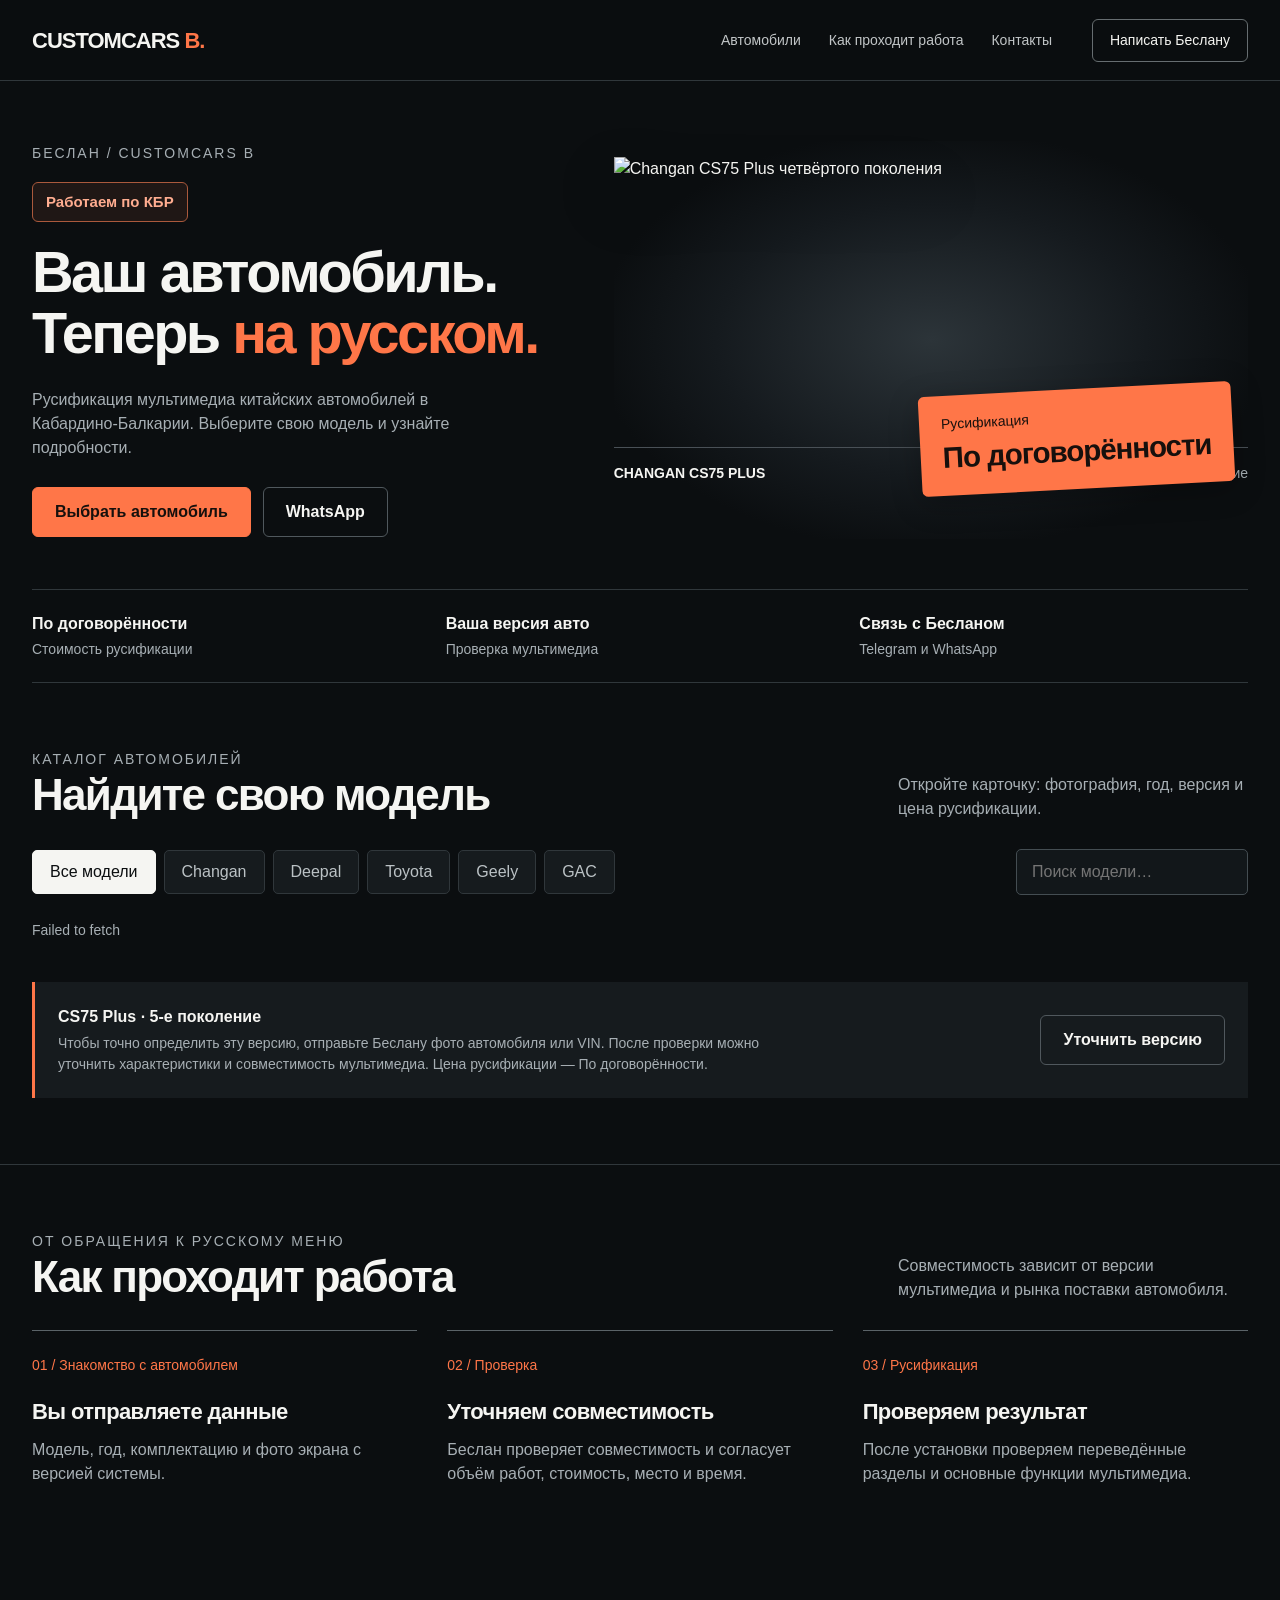
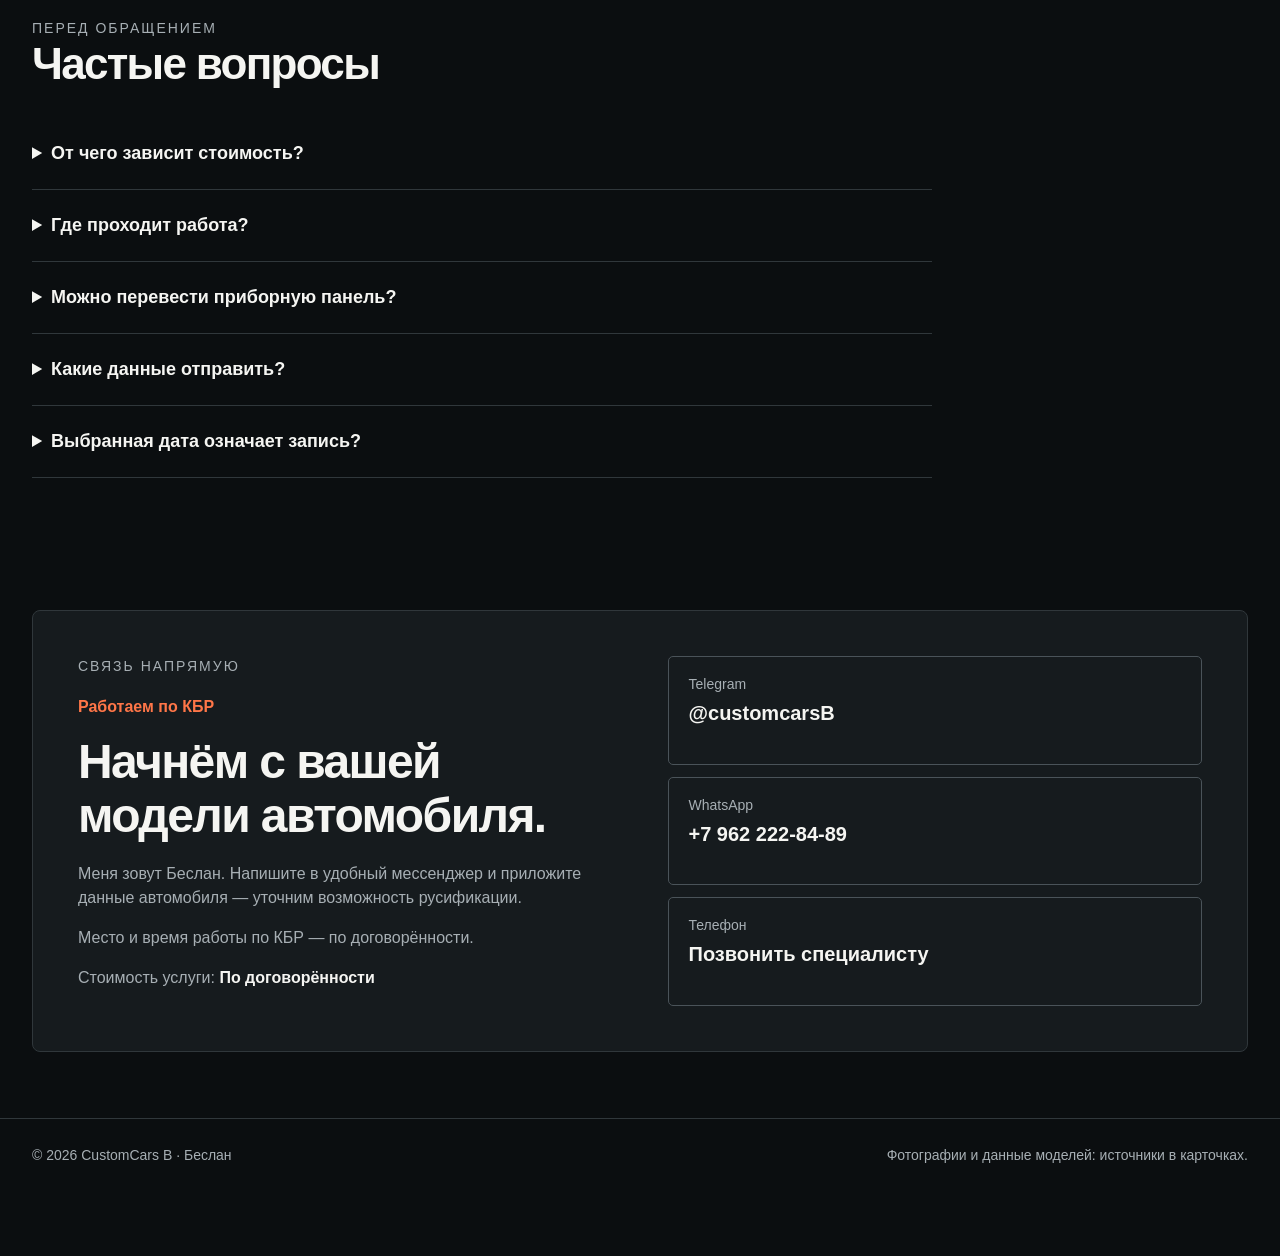
==== index.html @ 6fe59d1b "Add files via upload" ====
<!doctype html>
<html lang="ru"><head><meta charset="utf-8"><meta name="viewport" content="width=device-width,initial-scale=1"><title>CustomCars B — Русификация автомобилей · Беслан</title><meta name="description" content="Русификация мультимедиа автомобилей в КБР. Стоимость по договорённости. Беслан, CustomCars B. Выберите модель, посмотрите фотографии и характеристики, напишите в Telegram или WhatsApp."><meta name="theme-color" content="#0b0e10"><link rel="icon" href="[data-uri]" type="image/svg+xml"><style>:root{--bg:#0b0e10;--panel:#161b1e;--line:#30373b;--muted:#a7afb4;--accent:#ff7648;--text:#f5f5f2}*{box-sizing:border-box}html{scroll-behavior:smooth;scroll-padding-top:90px}body{margin:0;background:var(--bg);color:var(--text);font:16px/1.5 Arial,Helvetica,sans-serif}body:has(dialog[open]){overflow:hidden}a{color:inherit;text-decoration:none}button,input{font:inherit}button,a{ -webkit-tap-highlight-color:transparent}button{cursor:pointer}button:focus-visible,a:focus-visible,input:focus-visible{outline:3px solid var(--accent);outline-offset:5px}.wrap{width:min(1240px,calc(100% - 64px));margin:auto}.header{border-bottom:1px solid var(--line);background:#0b0e10ee;position:sticky;top:0;z-index:10;backdrop-filter:blur(15px)}.nav{min-height:80px;display:flex;align-items:center;gap:40px}.brand{font-weight:900;font-size:22px;letter-spacing:-1px;white-space:nowrap}.brand span{color:var(--accent)}nav{display:flex;gap:28px;margin-left:auto;color:#c1c5c7;font-size:14px}.nav-contact{border:1px solid #666d70;padding:10px 17px;border-radius:6px;font-size:14px}.eyebrow{color:var(--accent);font-size:14px;letter-spacing:2px;text-transform:uppercase;margin:0 0 18px}.hero{display:grid;grid-template-columns:1fr 1.15fr;align-items:center;gap:30px;padding:60px 0 50px;min-height:470px}.hero h1{font-size:clamp(38px,4.5vw,64px);letter-spacing:-2.5px;line-height:1.06;margin:0 0 24px;font-weight:800}.hero h1 span{color:var(--accent)}.hero p{max-width:460px;color:var(--muted)}.actions{display:flex;gap:12px;flex-wrap:wrap;margin-top:27px}.btn{display:inline-flex;align-items:center;justify-content:center;min-height:48px;padding:12px 22px;border-radius:6px;border:1px solid #50585d;background:transparent;color:var(--text);font-weight:700}.btn.primary{background:var(--accent);border-color:var(--accent);color:#16100d}.btn:hover{filter:brightness(1.1)}.hero-visual{position:relative;min-width:0;background:radial-gradient(ellipse,#2c3439 0%,#151a1e 48%,#0b0e10 75%);padding:16px 0 55px}.hero-visual img{display:block;width:100%;height:290px;object-fit:contain;filter:drop-shadow(0 25px 30px #0007)}.hero-caption{display:flex;justify-content:space-between;border-top:1px solid #495056;padding-top:15px;color:var(--muted);font-size:14px}.hero-caption b{color:var(--text)}.hero-price{position:absolute;right:15px;bottom:50px;background:var(--accent);color:#17100d;padding:16px 22px;border-radius:6px;box-shadow:0 7px 30px #0004;transform:rotate(-3deg)}.hero-price strong{display:block;font-size:28px;letter-spacing:-1px}.hero-price small{font-size:14px}.intro-strip{display:grid;grid-template-columns:1fr 1fr 1fr;border-block:1px solid var(--line);padding:22px 0;gap:25px;font-size:14px;color:var(--muted)}.intro-strip strong{display:block;color:var(--text);font-size:16px;margin-bottom:3px}section{padding:66px 0}.section-title{display:flex;align-items:end;justify-content:space-between;gap:30px;margin-bottom:28px}.section-title h2{font-size:clamp(30px,3.6vw,44px);line-height:1.15;letter-spacing:-1.7px;margin:0}.section-title p{color:var(--muted);max-width:350px;margin:0}.catalog-toolbar{display:flex;justify-content:space-between;gap:18px;margin-bottom:25px;align-items:center}.filters{display:flex;gap:8px;flex-wrap:wrap}.filter{padding:9px 17px;border-radius:5px;border:1px solid var(--line);background:var(--panel);color:#bbc2c5;min-height:44px}.filter[aria-pressed=true]{background:var(--text);color:var(--bg);border-color:var(--text)}.search{border:1px solid #444d52;background:#12171a;color:white;padding:10px 15px;border-radius:5px;min-width:210px;max-width:100%;min-height:44px}.grid{display:grid;grid-template-columns:repeat(3,minmax(0,1fr));gap:20px}.car{border:1px solid var(--line);border-radius:8px;overflow:hidden;background:var(--panel);padding:0;text-align:left;color:var(--text);transition:transform .18s,border-color .18s;display:flex;flex-direction:column;width:100%}.car:hover{transform:translateY(-4px);border-color:var(--accent)}.car-photo{position:relative;background:#e9edf0;width:100%;height:210px;overflow:hidden}.car-photo img{width:100%;height:100%;object-fit:cover;display:block}.car-photo.contain img{object-fit:contain;padding:12px}.brand-tag{position:absolute;top:12px;left:12px;color:#fff;background:#111b24d9;backdrop-filter:blur(4px);padding:4px 9px;border-radius:4px;font-size:12px;letter-spacing:.6px}.car-body{padding:20px;flex:1;width:100%}.car-top{display:flex;justify-content:space-between;align-items:baseline;gap:12px}.car h3{font-size:23px;letter-spacing:-.7px;margin:0}.year{font-size:14px;color:var(--muted)}.car-desc{font-size:14px;color:#adb7bd;margin:7px 0 19px;min-height:42px}.car-bottom{display:flex;justify-content:space-between;align-items:center;border-top:1px solid var(--line);padding-top:15px}.car-bottom strong{font-size:20px}.car-bottom span{font-size:14px;color:var(--accent)}.no-results{border:1px solid var(--line);padding:35px;color:var(--muted);border-radius:8px}.clarify{margin-top:25px;border-left:3px solid var(--accent);background:var(--panel);padding:23px;display:flex;align-items:center;justify-content:space-between;gap:20px}.clarify p{margin:4px 0 0;color:var(--muted);font-size:14px;max-width:730px}.service{border-top:1px solid var(--line)}.steps{display:grid;grid-template-columns:repeat(3,1fr);gap:30px}.step{padding-top:22px;border-top:1px solid #5b6368}.step .num{font-size:14px;color:var(--accent)}.step h3{font-size:22px;letter-spacing:-.6px;margin:18px 0 10px}.step p{color:var(--muted);margin:0}.contact-block{display:grid;grid-template-columns:1fr 1fr;gap:55px;background:var(--panel);border:1px solid var(--line);padding:45px;border-radius:8px}.contact-block h2{font-size:clamp(32px,4vw,48px);letter-spacing:-1.6px;line-height:1.12;margin:0 0 20px}.contact-block p{color:var(--muted)}.contact-links{display:grid;gap:12px}.contact-link{padding:17px 20px;border:1px solid #4a5359;border-radius:5px}.contact-link small{display:block;color:var(--muted);font-size:14px}.contact-link strong{display:block;font-size:20px;margin-top:3px}.contact-link:hover{border-color:var(--accent)}footer{border-top:1px solid var(--line);padding:26px 0 90px;color:var(--muted);font-size:14px}footer .wrap{display:flex;justify-content:space-between;gap:20px}.mobilebar{display:none}dialog{padding:0;border:1px solid #485159;border-radius:12px;background:#141a1e;color:var(--text);width:min(920px,calc(100% - 30px));max-height:90dvh;overflow:auto}dialog::backdrop{background:#020507cc;backdrop-filter:blur(8px)}.modal-close{position:absolute;right:14px;top:14px;z-index:2;border:1px solid #62707a;background:#10171ce6;color:#fff;border-radius:50%;width:44px;height:44px;font-size:28px;line-height:1}.modal-photo{height:310px;background:#e9edf0;position:relative}.modal-photo img{width:100%;height:100%;object-fit:contain;display:block}.modal-photo .brand-tag{top:auto;bottom:16px;left:25px}.modal-content{padding:30px;display:grid;grid-template-columns:1.3fr .8fr;gap:35px}.modal-content h2{font-size:32px;line-height:1.15;letter-spacing:-1px;margin:0 0 10px}.modal-meta{color:var(--muted);margin:0 0 24px}.specs{margin:0}.specs div{display:grid;grid-template-columns:1fr 1.3fr;gap:20px;padding:10px 0;border-bottom:1px solid var(--line);font-size:14px}.specs dt{color:var(--muted)}.specs dd{margin:0}.price-panel{background:#222b31;padding:25px;border-radius:6px;align-self:start}.price-panel small{font-size:14px;color:#b5c0c6}.price-panel strong{display:block;font-size:37px;letter-spacing:-1px;margin:8px 0 15px}.price-panel p{font-size:14px;color:#bac3c9}.price-panel .btn{width:100%;margin-top:10px}.source-links{display:flex;flex-wrap:wrap;gap:15px;font-size:14px;margin-top:20px;color:#c7ced2}.source-links a{text-decoration:underline;text-underline-offset:4px}.model-note{font-size:14px;color:var(--muted);margin-top:20px}.sr-only{position:absolute;width:1px;height:1px;overflow:hidden;clip:rect(0,0,0,0);white-space:nowrap}.count{font-size:14px;color:var(--muted);margin:0 0 16px}@media(max-width:980px){.wrap{width:calc(100% - 40px)}.nav{gap:20px}nav{gap:18px}.hero{gap:15px}.hero h1{font-size:46px}.grid{grid-template-columns:repeat(2,minmax(0,1fr))}.contact-block{gap:30px;padding:30px}.catalog-toolbar{align-items:start;flex-direction:column}.search{width:100%}}@media(max-width:620px){.wrap{width:calc(100% - 32px)}.nav{min-height:68px;justify-content:space-between}.brand{font-size:20px}nav{display:none}.nav-contact{padding:8px 12px}.hero{grid-template-columns:1fr;padding:38px 0 24px;gap:10px}.hero h1{font-size:42px;letter-spacing:-1.8px}.hero-visual{padding-bottom:35px}.hero-visual img{height:210px}.hero-price{bottom:43px;padding:10px 16px;right:8px}.hero-price strong{font-size:24px}.hero-caption{font-size:12px}.intro-strip{gap:12px;padding:18px 0}.intro-strip strong{font-size:14px}.intro-strip{font-size:12px}section{padding:44px 0}.section-title{display:block}.section-title p{margin-top:15px}.section-title h2{font-size:34px}.filters{gap:6px}.filter{padding:8px 12px;font-size:14px}.grid{grid-template-columns:1fr;gap:17px}.car-photo{height:220px}.car-body{padding:18px}.clarify{align-items:start;flex-direction:column}.steps{grid-template-columns:1fr;gap:30px}.contact-block{grid-template-columns:1fr;padding:23px;gap:24px}.contact-link strong{font-size:18px}footer .wrap{flex-direction:column;gap:8px}.mobilebar{display:flex;position:fixed;bottom:0;left:0;right:0;background:#0b0e10f5;padding:10px 16px calc(10px + env(safe-area-inset-bottom));gap:10px;border-top:1px solid var(--line);z-index:12}.mobilebar .btn{flex:1;font-size:14px;min-height:43px;padding:10px}.modal-photo{height:210px}.modal-content{grid-template-columns:1fr;padding:22px;gap:23px}.modal-content h2{font-size:28px}.specs div{gap:12px}.price-panel{padding:20px}dialog{max-height:86dvh}.modal-close{right:10px;top:10px}.hero .actions .btn{flex:1;padding:12px 15px}.eyebrow{letter-spacing:1.5px}}@media(prefers-reduced-motion:reduce){html{scroll-behavior:auto}*{transition:none!important}}
.hero h1{white-space:normal}.photo-count{position:absolute;bottom:12px;right:12px;background:#0d1926d9;color:#fff;padding:4px 9px;font-size:12px;border-radius:4px}.gallery-nav{position:absolute;top:50%;transform:translateY(-50%);width:44px;height:44px;border:1px solid #88939b;background:#101b27dd;color:#fff;border-radius:50%;font-size:30px}.gallery-nav.prev{left:15px}.gallery-nav.next{right:15px}.gallery-thumbs{display:flex;gap:10px;overflow:auto;padding:15px 25px;border-bottom:1px solid var(--line)}.gallery-thumbs button{padding:0;border:2px solid transparent;border-radius:5px;background:transparent;overflow:hidden;flex-shrink:0}.gallery-thumbs button[aria-pressed=true]{border-color:var(--accent)}.gallery-thumbs img{display:block;width:80px;height:50px;object-fit:cover}.request-field{display:flex;flex-direction:column;font-size:14px;gap:5px;margin-bottom:12px;color:#d0d8df}.request-field input,.request-field textarea,.copy-fallback{font:16px/1.4 Arial,sans-serif;width:100%;min-width:0;background:#111a21;border:1px solid #556570;color:white;border-radius:5px;padding:10px;min-height:43px;color-scheme:dark}.copy-fallback{height:180px;margin-top:15px}.request-field textarea{resize:vertical}.request-hint{font-size:12px!important;line-height:1.6}.copy-message{border:0;background:none;color:#c6d2db;text-decoration:underline;text-underline-offset:4px;font-size:14px;padding:12px 0;min-height:44px;text-align:left}.price-panel{position:sticky;top:20px}.modal-content{grid-template-columns:1.15fr 1fr}.admin-footer-link{text-decoration:underline;text-underline-offset:4px;margin-left:15px}.email-hidden[hidden]{display:none}@media(max-width:620px){.modal-content{grid-template-columns:1fr}.price-panel{position:static}.gallery-thumbs{padding:12px 20px}.hero h1{max-width:420px}}

.service-region{display:inline-flex;align-items:center;max-width:100%;padding:8px 13px;border:1px solid #aa593c;background:#ff764815;color:#ffad90;border-radius:6px;margin-bottom:20px;font-size:15px;font-weight:700}.contact-region{color:var(--accent)!important;font-weight:700}.model-description{white-space:pre-line;color:#d7dfe4;line-height:1.7}.car-desc{display:-webkit-box;-webkit-line-clamp:3;-webkit-box-orient:vertical;overflow:hidden}.price-panel{min-width:0}

.faq-list{max-width:900px}.faq-list details{border-bottom:1px solid var(--line,#30363b);padding:22px 0}.faq-list summary{cursor:pointer;font-size:18px;font-weight:600}.faq-list p{color:var(--muted);line-height:1.7;max-width:760px}.request-field select,.field select{width:100%;background:#151a1e;color:#eee;border:1px solid #394148;border-radius:8px;padding:12px;font:inherit}.hero-price strong{font-size:clamp(19px,2.3vw,30px)}.car-bottom strong{font-size:18px}.price-panel>strong{font-size:28px}
</style></head>
<body><header class="header"><div class="wrap nav"><a href="#" class="brand" aria-label="CustomCars B, главная">CUSTOMCARS<span> B.</span></a><nav aria-label="Основная навигация"><a href="#catalog">Автомобили</a><a href="#service">Как проходит работа</a><a href="#contacts">Контакты</a></nav><a class="nav-contact" href="https://t.me/customcarsB" target="_blank" rel="noopener noreferrer">Написать Беслану</a></div></header>
<main><div class="wrap"><section class="hero"><div><p class="eyebrow"><span data-specialist>Беслан</span> / CustomCars B</p><div class="service-region" data-region>Работаем по КБР</div><h1>Ваш автомобиль.<br>Теперь <span>на русском.</span></h1><p data-service-description>Русификация мультимедиа китайских автомобилей в Кабардино-Балкарии. Выберите свою модель и узнайте подробности.</p><div class="actions"><a class="btn primary" href="#catalog">Выбрать автомобиль</a><a class="btn" href="https://wa.me/79622228489" target="_blank" rel="noopener noreferrer">WhatsApp</a></div></div><div class="hero-visual"><img src="https://customcars-b.bziksievmuhamed.chatgpt.site/assets/cs75-4.webp" alt="Changan CS75 Plus четвёртого поколения" fetchpriority="high" width="700" height="360"><div class="hero-price"><small>Русификация</small><strong data-price>По договорённости</strong></div><div class="hero-caption"><b>CHANGAN CS75 PLUS</b><span>4-е поколение</span></div></div></section><div class="intro-strip"><div><strong data-price>По договорённости</strong>Стоимость русификации</div><div><strong>Ваша версия авто</strong>Проверка мультимедиа</div><div><strong>Связь с Бесланом</strong>Telegram и WhatsApp</div></div></div>
<section id="catalog"><div class="wrap"><div class="section-title"><div><p class="eyebrow">Каталог автомобилей</p><h2>Найдите свою модель</h2></div><p>Откройте карточку: фотография, год, версия и цена русификации.</p></div><div class="catalog-toolbar"><div class="filters" role="group" aria-label="Фильтр по марке"><button class="filter" data-brand="all" aria-pressed="true">Все модели</button><button class="filter" data-brand="Changan" aria-pressed="false">Changan</button><button class="filter" data-brand="Deepal" aria-pressed="false">Deepal</button><button class="filter" data-brand="Toyota" aria-pressed="false">Toyota</button><button class="filter" data-brand="Geely" aria-pressed="false">Geely</button><button class="filter" data-brand="GAC" aria-pressed="false">GAC</button></div><label><span class="sr-only">Поиск модели</span><input id="search" class="search" type="search" placeholder="Поиск модели…" autocomplete="off"></label></div><p id="count" class="count" aria-live="polite"></p><div id="grid" class="grid"></div><p id="empty" class="no-results" hidden>Такая модель не найдена. Попробуйте другое название или выберите «Все модели».</p><div class="clarify"><div><strong>CS75 Plus · 5-е поколение</strong><p>Чтобы точно определить эту версию, отправьте Беслану фото автомобиля или VIN. После проверки можно уточнить характеристики и совместимость мультимедиа. Цена русификации — <span data-price>По договорённости</span>.</p></div><a id="clarify-version" class="btn" href="https://wa.me/79622228489?text=%D0%97%D0%B4%D1%80%D0%B0%D0%B2%D1%81%D1%82%D0%B2%D1%83%D0%B9%D1%82%D0%B5%21%20%D0%A5%D0%BE%D1%87%D1%83%20%D1%83%D1%82%D0%BE%D1%87%D0%BD%D0%B8%D1%82%D1%8C%20%D0%B2%D0%B5%D1%80%D1%81%D0%B8%D1%8E%20CS75%20Plus%205-%D0%B3%D0%BE%20%D0%BF%D0%BE%D0%BA%D0%BE%D0%BB%D0%B5%D0%BD%D0%B8%D1%8F." target="_blank" rel="noopener noreferrer">Уточнить версию</a></div></div></section>
<section class="service" id="service"><div class="wrap"><div class="section-title"><div><p class="eyebrow">От обращения к русскому меню</p><h2>Как проходит работа</h2></div><p>Совместимость зависит от версии мультимедиа и рынка поставки автомобиля.</p></div><div class="steps"><article class="step"><span class="num">01 / Знакомство с автомобилем</span><h3>Вы отправляете данные</h3><p>Модель, год, комплектацию и фото экрана с версией системы.</p></article><article class="step"><span class="num">02 / Проверка</span><h3>Уточняем совместимость</h3><p>Беслан проверяет совместимость и согласует объём работ, стоимость, место и время.</p></article><article class="step"><span class="num">03 / Русификация</span><h3>Проверяем результат</h3><p>После установки проверяем переведённые разделы и основные функции мультимедиа.</p></article></div></div></section>
<section id="faq"><div class="wrap"><div class="section-title"><div><p class="eyebrow">Перед обращением</p><h2>Частые вопросы</h2></div></div><div class="faq-list"><details><summary>От чего зависит стоимость?</summary><p>От автомобиля, модели, версии системы и объёма работ: только мультимедиа или мультимедиа вместе с приборной панелью. Условия указаны в карточке, итоговую стоимость согласуем до начала работы.</p></details><details><summary>Где проходит работа?</summary><p data-service-format>Место и время работы по КБР — по договорённости.</p></details><details><summary>Можно перевести приборную панель?</summary><p>Возможность зависит от конкретного автомобиля и версии системы. Выберите этот вариант в заявке и пришлите фото экранов — сначала проверим совместимость.</p></details><details><summary>Какие данные отправить?</summary><p>Модель, год выпуска, комплектацию, фото экрана с версией мультимедиа и желаемый объём работ. Укажите населённый пункт и удобную дату.</p></details><details><summary>Выбранная дата означает запись?</summary><p>Это желаемая дата. Запись, место, стоимость и объём работ подтверждаются лично в переписке. Сайт подготовит черновик сообщения — отправьте его в мессенджере.</p></details></div></div></section><section id="contacts"><div class="wrap"><div class="contact-block"><div><p class="eyebrow">Связь напрямую</p><p class="contact-region" data-region>Работаем по КБР</p><h2>Начнём с вашей<br>модели автомобиля.</h2><p>Меня зовут <span data-specialist>Беслан</span>. Напишите в удобный мессенджер и приложите данные автомобиля — уточним возможность русификации.</p><p data-service-format>Место и время работы по КБР — по договорённости.</p><p>Стоимость услуги: <b style="color:var(--text)" data-price>По договорённости</b></p></div><div class="contact-links"><a class="contact-link" href="https://t.me/customcarsB" target="_blank" rel="noopener noreferrer"><small>Telegram</small><strong id="contact-telegram">@customcarsB</strong></a><a class="contact-link" href="https://wa.me/79622228489" target="_blank" rel="noopener noreferrer"><small>WhatsApp</small><strong id="contact-whatsapp">+7 962 222-84-89</strong></a><a id="phone-link" class="contact-link" href="tel:+79622228489"><small>Телефон</small><strong>Позвонить специалисту</strong></a><a class="contact-link email-hidden" id="email-link" href="mailto:" hidden><small>Email</small><strong></strong></a></div></div></div></section></main>
<footer><div class="wrap"><span>© 2026 CustomCars B · <span data-specialist>Беслан</span></span><span>Фотографии и данные моделей: источники в карточках.</span></div></footer><div class="mobilebar"><a class="btn primary" href="https://wa.me/79622228489" target="_blank" rel="noopener noreferrer">WhatsApp</a><a class="btn" href="https://t.me/customcarsB" target="_blank" rel="noopener noreferrer">Telegram</a></div>
<dialog id="detail" aria-labelledby="model-title"><button class="modal-close" type="button" aria-label="Закрыть карточку">×</button><div id="detail-body"></div></dialog><noscript><div class="wrap"><p>Для просмотра карточек включите JavaScript. По вопросам русификации: <a href="https://t.me/customcarsB">@customcarsB</a>.</p></div></noscript><script>let models=[],settings={},brand='all',lastTrigger=null,activeCar=null,imageIndex=0;
const grid=document.querySelector('#grid'),dialog=document.querySelector('#detail'),content=document.querySelector('#detail-body'),search=document.querySelector('#search');
const escapeText=s=>String(s??'').replace(/[&<>"']/g,c=>({'&':'&amp;','<':'&lt;','>':'&gt;','"':'&quot;',"'":'&#39;'}[c]));
const money=n=>new Intl.NumberFormat('ru-RU').format(n)+' ₽';
function contactLinks(message){return {wa:'https://wa.me/'+settings.whatsapp+'?text='+encodeURIComponent(message),tg:'https://t.me/'+settings.telegram+'?text='+encodeURIComponent(message)}}
function genericMessage(){return `Здравствуйте, ${settings.name}! Интересует русификация автомобиля.\nМодель: уточню\nГод: уточню\nКогда: обсудим\nПодскажите, какие данные нужны для проверки совместимости.`;}
function priceText(item){return item.priceMode==='negotiable'?'По договорённости':money(item.price);}
function applySettings(){document.querySelectorAll('[data-service-format]').forEach(e=>e.textContent=settings.serviceFormat||'Место и время — по договорённости.');document.querySelectorAll('[data-region]').forEach(e=>e.textContent=settings.region||'Работаем по КБР');document.querySelectorAll('[data-service-description]').forEach(e=>e.textContent=settings.serviceDescription||'');const links=contactLinks(genericMessage());document.querySelectorAll('a[href*="wa.me"]').forEach(a=>a.href=links.wa);document.querySelectorAll('a[href*="t.me/"]').forEach(a=>a.href=links.tg);document.querySelectorAll('[data-specialist]').forEach(e=>e.textContent=settings.name);document.querySelectorAll('[data-price]').forEach(e=>e.textContent=priceText(settings));const clarify=document.querySelector('#clarify-version');if(clarify)clarify.href=contactLinks(`Здравствуйте, ${settings.name}! Хочу уточнить русификацию CS75 Plus 5-го поколения. Год: уточню. Когда: обсудим. Цена: ${priceText(settings)}. Отправлю фото или VIN для определения версии.`).wa;const h=document.querySelector('.hero h1');h.textContent=settings.headline;document.querySelector('#contact-telegram').textContent='@'+settings.telegram;document.querySelector('#contact-whatsapp').textContent='+'+settings.whatsapp;document.querySelector('#phone-link').href='tel:+'+settings.whatsapp;const email=document.querySelector('#email-link');email.hidden=!settings.email;email.href='mailto:'+settings.email;email.querySelector('strong').textContent=settings.email;const hero=models.find(c=>c.id==='cs75-4')||models[0];if(hero?.images?.length){document.querySelector('.hero-visual img').src=hero.images[0];document.querySelector('.hero-visual img').alt=hero.brand+' '+hero.name;document.querySelector('.hero-caption b').textContent=hero.brand.toUpperCase()+' '+hero.name.toUpperCase();document.querySelector('.hero-caption span').textContent=hero.version;}const brands=[...new Set(models.map(c=>c.brand))];document.querySelector('.filters').innerHTML=['all',...brands].map(b=>`<button class="filter" data-brand="${escapeText(b)}" aria-pressed="${b===brand}">${b==='all'?'Все модели':escapeText(b)}</button>`).join('');}
function render(){const q=search.value.trim().toLowerCase().replace(/[‑–]/g,'-');const cars=models.filter(c=>(brand==='all'||c.brand===brand)&&(`${c.brand} ${c.name} ${c.year} ${c.version}`).toLowerCase().includes(q));grid.innerHTML=cars.map(c=>`<button type="button" class="car" data-id="${c.id}" aria-label="${escapeText(c.brand+' '+c.name+' '+c.year)} — характеристики и цена"><div class="car-photo ${c.contain?'contain':''}"><img src="${escapeText(c.images[0])}" alt="${escapeText(c.brand+' '+c.name+' '+c.version)}" width="600" height="360" loading="lazy"><span class="brand-tag">${escapeText(c.brand.toUpperCase())}</span>${c.images.length>1?`<span class="photo-count">${c.images.length} фото</span>`:''}</div><div class="car-body"><div class="car-top"><h3>${escapeText(c.name)}</h3><span class="year">${escapeText(c.year)}</span></div><p class="car-desc">${escapeText(c.description||c.version)}</p><div class="car-bottom"><strong>${priceText(c)}</strong><span>Подробнее</span></div></div></button>`).join('');document.querySelector('#empty').hidden=cars.length>0;document.querySelector('#count').textContent=`Показано: ${cars.length} из ${models.length} моделей`;}
function openCar(id,trigger){const c=models.find(x=>x.id===id);if(!c)return;activeCar=c;imageIndex=0;lastTrigger=trigger||document.activeElement;const fields=[['Год / модельный год',c.year],['Версия',c.version],['Рестайлинг',c.rest],['Кузов',c.body],['Силовая установка',c.engine],['Трансмиссия',c.gear],['Привод',c.drive]].filter(([,v])=>v);content.innerHTML=`<div class="modal-photo"><img id="gallery-image" src="${escapeText(c.images[0])}" alt="${escapeText(c.brand+' '+c.name+' '+c.version)}"><span class="brand-tag">${escapeText(c.brand.toUpperCase())}</span>${c.images.length>1?'<button type="button" class="gallery-nav prev" data-gallery="prev" aria-label="Предыдущее фото">‹</button><button type="button" class="gallery-nav next" data-gallery="next" aria-label="Следующее фото">›</button>':''}</div>${c.images.length>1?`<div class="gallery-thumbs" aria-label="Фотографии модели">${c.images.map((img,i)=>`<button type="button" data-image="${i}" aria-label="Показать фото ${i+1}" aria-pressed="${i===0}"><img src="${escapeText(img)}" alt=""></button>`).join('')}</div>`:''}<div class="modal-content"><div><h2 id="model-title">${escapeText(c.brand+' '+c.name)}</h2><p class="modal-meta">${escapeText(c.version)}</p>${c.description?`<p class="model-description">${escapeText(c.description)}</p>`:''}<dl class="specs">${fields.map(([k,v])=>`<div><dt>${k}</dt><dd>${escapeText(v)}</dd></div>`).join('')}</dl><p class="model-note">${escapeText(c.note||'Характеристики зависят от рынка и комплектации.')} Перед работой уточняем год производства и версию мультимедиа.</p><div class="source-links">${c.source?`<a href="${escapeText(c.source)}" target="_blank" rel="noopener noreferrer">Данные модели</a>`:''}${c.photoSource?`<a href="${escapeText(c.photoSource)}" target="_blank" rel="noopener noreferrer">Источник фотографии</a>`:''}</div></div><aside class="price-panel"><small>Стоимость русификации</small><strong>${priceText(c)}</strong><p>Стоимость зависит от модели и объёма работ. Выберите, что нужно перевести, — уточним совместимость и итоговую цену.</p><form id="request-form"><label class="request-field">Что русифицировать<select name="scope"><option>Мультимедиа</option><option>Мультимедиа и приборная панель</option><option>Нужна консультация</option></select></label><label class="request-field">Населённый пункт<input name="city" maxlength="100" placeholder="Город или село в КБР"></label><label class="request-field">Год вашей машины<input name="year" maxlength="30" value="${escapeText(c.year)}" placeholder="Например, 2025"></label><label class="request-field">Когда удобно<input name="date" type="date"></label><label class="request-field">Время (необязательно)<input name="time" type="time"></label><label class="request-field">Комплектация / версия системы<input name="trim" maxlength="200" placeholder="Если знаете"></label><label class="request-field">Комментарий<textarea name="comment" rows="2" maxlength="700" placeholder="Что хотите уточнить"></textarea></label></form><a id="request-wa" class="btn primary" target="_blank" rel="noopener noreferrer">Написать в WhatsApp</a><a id="request-tg" class="btn" target="_blank" rel="noopener noreferrer">Написать в Telegram</a><button id="copy-message" class="copy-message" type="button">Скопировать текст заявки</button><p class="request-hint" id="request-status" role="status">Сообщение откроется как черновик. Дата согласуется с Бесланом.</p></aside></div>`;const f=document.querySelector('#request-form');const today=new Date();f.elements.date.min=`${today.getFullYear()}-${String(today.getMonth()+1).padStart(2,'0')}-${String(today.getDate()).padStart(2,'0')}`;f.addEventListener('input',updateRequest);f.addEventListener('submit',e=>e.preventDefault());document.querySelector('#copy-message').addEventListener('click',copyMessage);updateRequest();if(!dialog.open)dialog.showModal();dialog.scrollTop=0;history.replaceState(null,'','#model='+id);document.querySelector('.modal-close').focus();}
function requestMessage(){const f=document.querySelector('#request-form');const v=n=>f.elements[n].value.trim();const date=v('date')?v('date').split('-').reverse().join('.'):'Обсудим';return `Здравствуйте, ${settings.name}!\nИнтересует русификация автомобиля.\n\nМодель: ${activeCar.brand} ${activeCar.name}\nГод: ${v('year')||'Уточню'}\nВерсия: ${activeCar.version||'Уточню'}\nОбъём работ: ${v('scope')}\nНаселённый пункт: ${v('city')||'Обсудим'}\nЦена русификации: ${priceText(activeCar)}\nКогда удобно: ${date}${v('time')?' в '+v('time'):''}${v('trim')?'\nКомплектация / мультимедиа: '+v('trim'):''}${v('comment')?'\nКомментарий: '+v('comment'):''}\n\n${settings.region||'Работаем по КБР'}. Прошу подтвердить совместимость, итоговую цену, место и дату.`;}
function updateRequest(){const links=contactLinks(requestMessage());document.querySelector('#request-wa').href=links.wa;document.querySelector('#request-tg').href=links.tg;}
async function copyMessage(){const s=document.querySelector('#request-status');try{await navigator.clipboard.writeText(requestMessage());s.textContent='Текст скопирован. Можно вставить его в любой мессенджер.';}catch{const t=document.createElement('textarea');t.value=requestMessage();t.className='copy-fallback';content.querySelector('.price-panel').append(t);t.focus();t.select();s.textContent='Выделите и скопируйте текст вручную.';}}
function gallery(index){imageIndex=(index+activeCar.images.length)%activeCar.images.length;document.querySelector('#gallery-image').src=activeCar.images[imageIndex];document.querySelectorAll('[data-image]').forEach(b=>b.setAttribute('aria-pressed',String(Number(b.dataset.image)===imageIndex)));}
content.addEventListener('click',e=>{const t=e.target.closest('[data-image]'),b=e.target.closest('[data-gallery]');if(t)gallery(Number(t.dataset.image));if(b)gallery(imageIndex+(b.dataset.gallery==='next'?1:-1));});
grid.addEventListener('click',e=>{const b=e.target.closest('[data-id]');if(b)openCar(b.dataset.id,b)});document.querySelector('.filters').addEventListener('click',e=>{const b=e.target.closest('.filter');if(!b)return;brand=b.dataset.brand;document.querySelectorAll('.filter').forEach(x=>x.setAttribute('aria-pressed',String(x===b)));render()});search.addEventListener('input',render);
document.querySelector('.modal-close').addEventListener('click',()=>dialog.close());dialog.addEventListener('click',e=>{if(e.target===dialog){const r=dialog.getBoundingClientRect();if(e.clientX<r.left||e.clientX>r.right||e.clientY<r.top||e.clientY>r.bottom)dialog.close()}});dialog.addEventListener('close',()=>{if(location.hash.startsWith('#model='))history.replaceState(null,'','#catalog');if(lastTrigger?.isConnected)lastTrigger.focus()});function checkHash(){if(location.hash.startsWith('#model='))openCar(location.hash.slice(7))}window.addEventListener('hashchange',checkHash);
async function load(){document.querySelector('#count').textContent='Загружаем автомобили…';try{const r=await fetch('https://customcars-b.bziksievmuhamed.chatgpt.site/api/catalog',{cache:'no-store',credentials:'omit',signal:AbortSignal.timeout(15000)});if(!r.ok)throw Error('Не удалось загрузить каталог. Обновите страницу или напишите Беслану.');const data=await r.json();for(const car of data.cars)car.images=car.images.map(path=>new URL(path,'https://customcars-b.bziksievmuhamed.chatgpt.site').href);models=data.cars.filter(c=>c.visible!==false&&c.images?.length);settings=data.settings;applySettings();render();checkHash();}catch(e){document.querySelector('#count').textContent=e.message;}}
load();
</script></body></html>
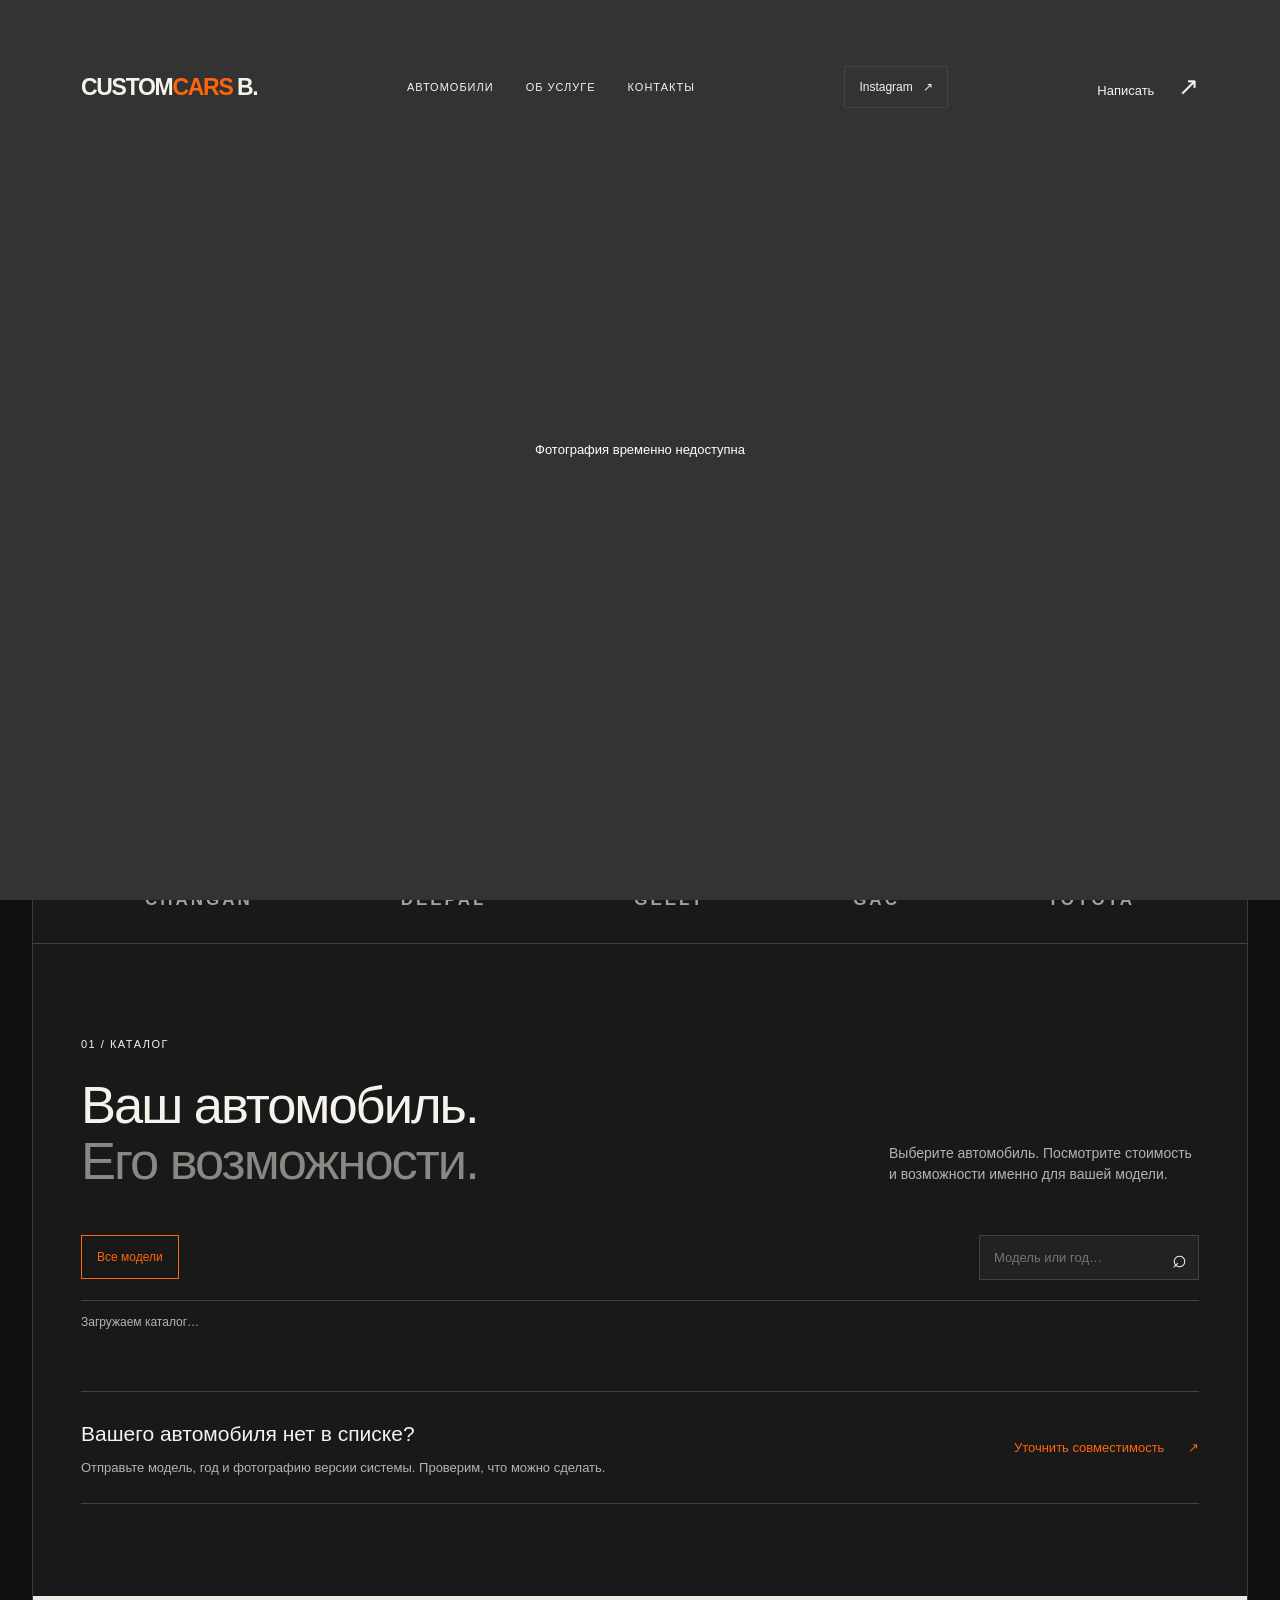
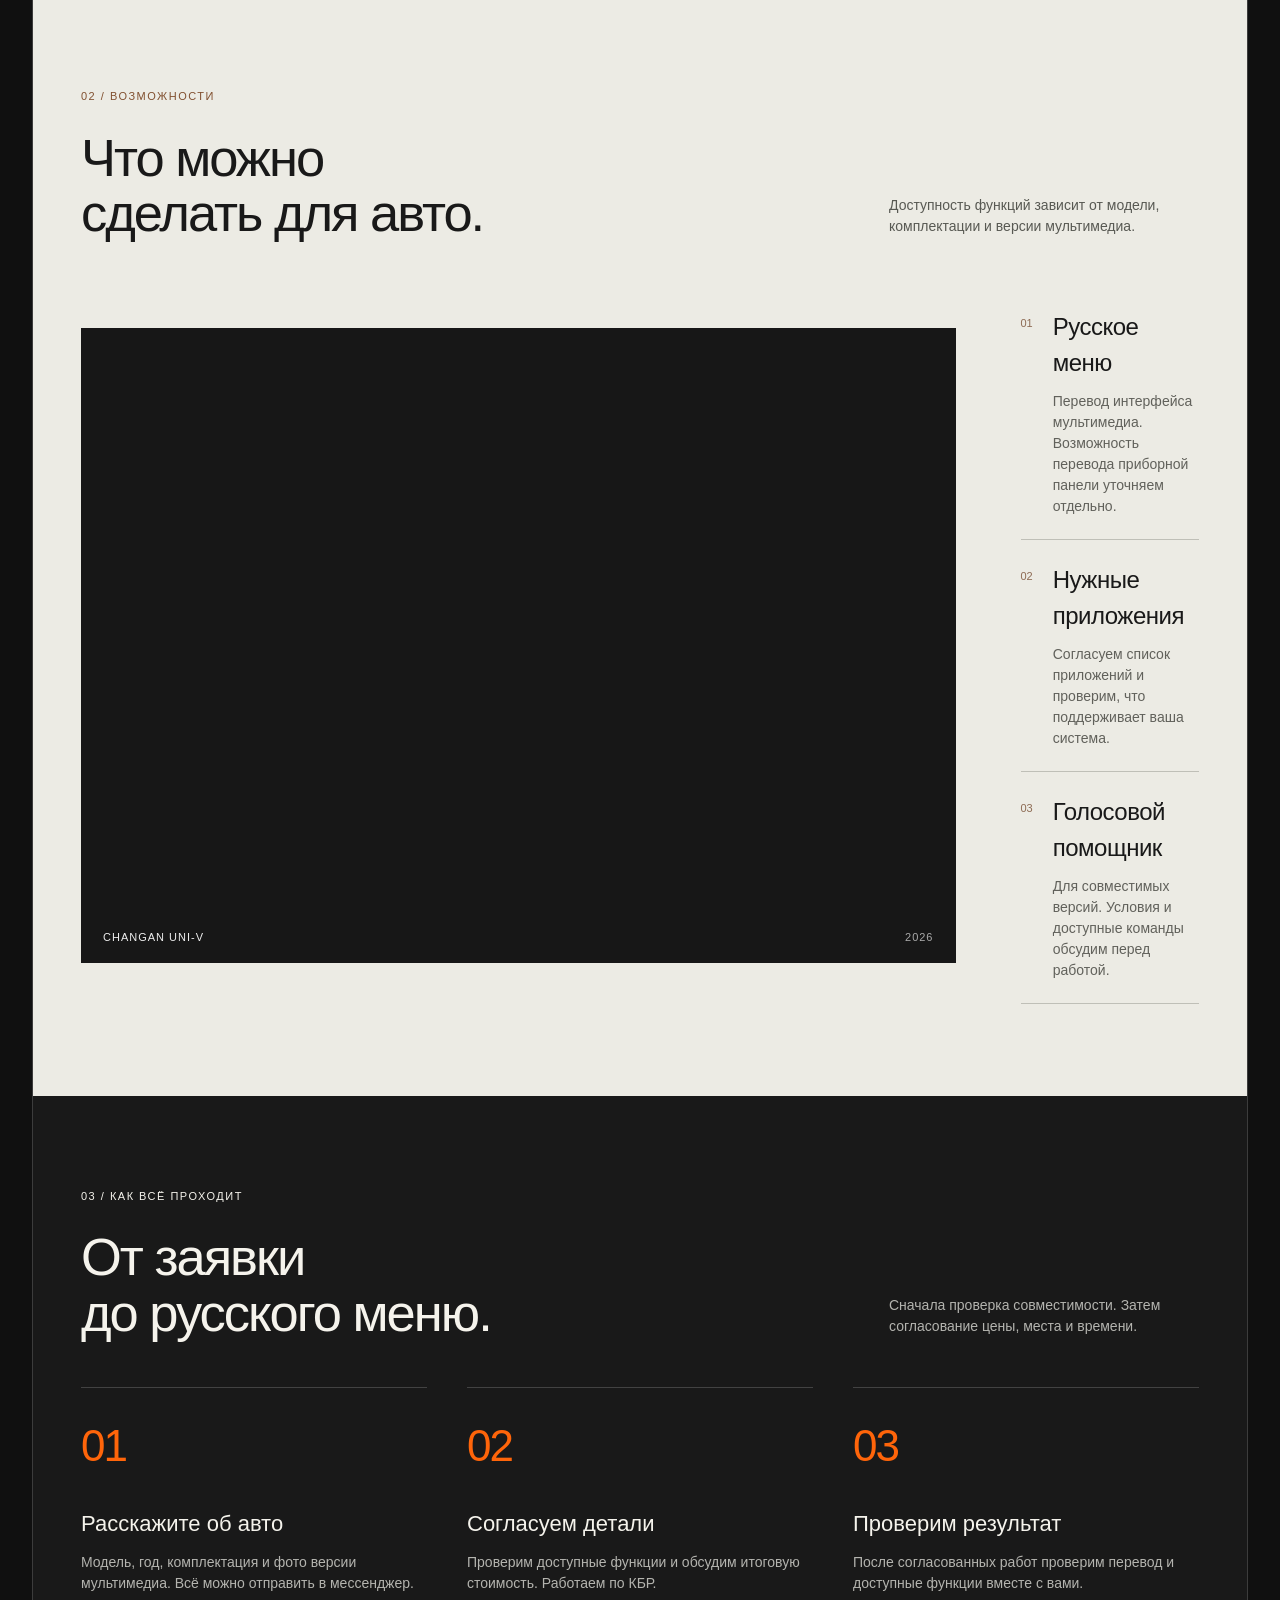
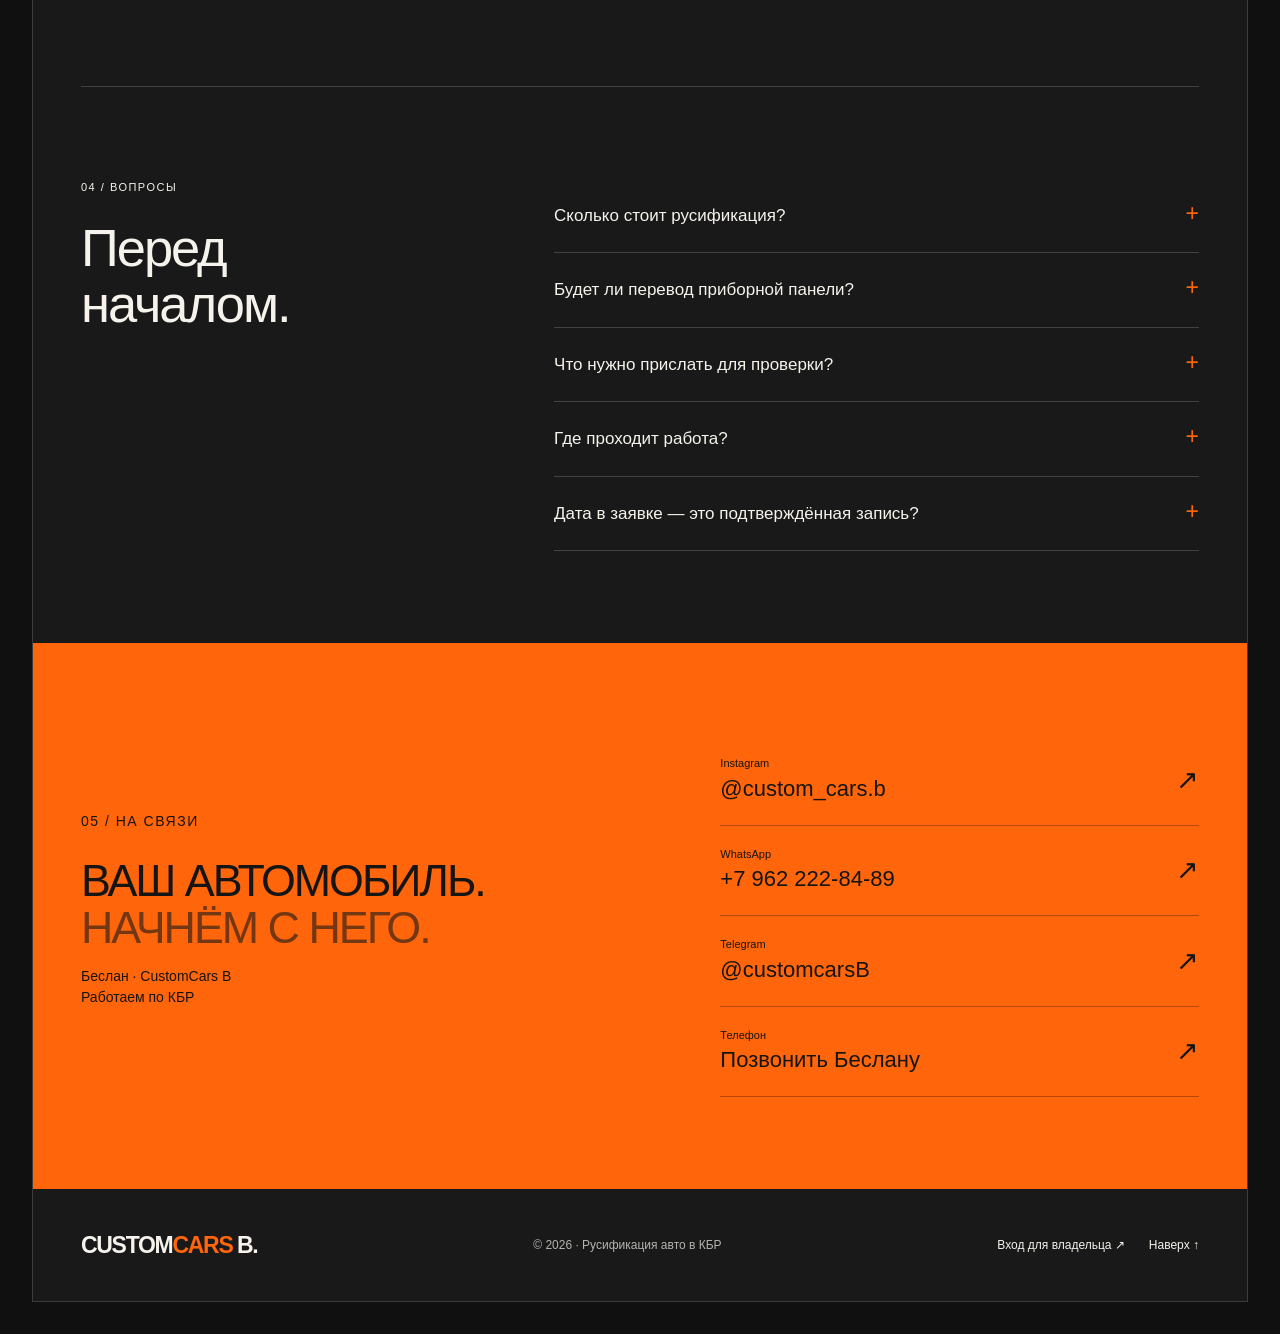
==== commit d4f58695: "Add files via upload" ====
--- a/index.html
+++ b/index.html
@@ -1,34 +1,121 @@
 <!doctype html>
-<html lang="ru"><head><meta charset="utf-8"><meta name="viewport" content="width=device-width,initial-scale=1"><title>CustomCars B — Русификация автомобилей · Беслан</title><meta name="description" content="Русификация мультимедиа автомобилей в КБР. Стоимость по договорённости. Беслан, CustomCars B. Выберите модель, посмотрите фотографии и характеристики, напишите в Telegram или WhatsApp."><meta name="theme-color" content="#0b0e10"><link rel="icon" href="[data-uri]" type="image/svg+xml"><style>:root{--bg:#0b0e10;--panel:#161b1e;--line:#30373b;--muted:#a7afb4;--accent:#ff7648;--text:#f5f5f2}*{box-sizing:border-box}html{scroll-behavior:smooth;scroll-padding-top:90px}body{margin:0;background:var(--bg);color:var(--text);font:16px/1.5 Arial,Helvetica,sans-serif}body:has(dialog[open]){overflow:hidden}a{color:inherit;text-decoration:none}button,input{font:inherit}button,a{ -webkit-tap-highlight-color:transparent}button{cursor:pointer}button:focus-visible,a:focus-visible,input:focus-visible{outline:3px solid var(--accent);outline-offset:5px}.wrap{width:min(1240px,calc(100% - 64px));margin:auto}.header{border-bottom:1px solid var(--line);background:#0b0e10ee;position:sticky;top:0;z-index:10;backdrop-filter:blur(15px)}.nav{min-height:80px;display:flex;align-items:center;gap:40px}.brand{font-weight:900;font-size:22px;letter-spacing:-1px;white-space:nowrap}.brand span{color:var(--accent)}nav{display:flex;gap:28px;margin-left:auto;color:#c1c5c7;font-size:14px}.nav-contact{border:1px solid #666d70;padding:10px 17px;border-radius:6px;font-size:14px}.eyebrow{color:var(--accent);font-size:14px;letter-spacing:2px;text-transform:uppercase;margin:0 0 18px}.hero{display:grid;grid-template-columns:1fr 1.15fr;align-items:center;gap:30px;padding:60px 0 50px;min-height:470px}.hero h1{font-size:clamp(38px,4.5vw,64px);letter-spacing:-2.5px;line-height:1.06;margin:0 0 24px;font-weight:800}.hero h1 span{color:var(--accent)}.hero p{max-width:460px;color:var(--muted)}.actions{display:flex;gap:12px;flex-wrap:wrap;margin-top:27px}.btn{display:inline-flex;align-items:center;justify-content:center;min-height:48px;padding:12px 22px;border-radius:6px;border:1px solid #50585d;background:transparent;color:var(--text);font-weight:700}.btn.primary{background:var(--accent);border-color:var(--accent);color:#16100d}.btn:hover{filter:brightness(1.1)}.hero-visual{position:relative;min-width:0;background:radial-gradient(ellipse,#2c3439 0%,#151a1e 48%,#0b0e10 75%);padding:16px 0 55px}.hero-visual img{display:block;width:100%;height:290px;object-fit:contain;filter:drop-shadow(0 25px 30px #0007)}.hero-caption{display:flex;justify-content:space-between;border-top:1px solid #495056;padding-top:15px;color:var(--muted);font-size:14px}.hero-caption b{color:var(--text)}.hero-price{position:absolute;right:15px;bottom:50px;background:var(--accent);color:#17100d;padding:16px 22px;border-radius:6px;box-shadow:0 7px 30px #0004;transform:rotate(-3deg)}.hero-price strong{display:block;font-size:28px;letter-spacing:-1px}.hero-price small{font-size:14px}.intro-strip{display:grid;grid-template-columns:1fr 1fr 1fr;border-block:1px solid var(--line);padding:22px 0;gap:25px;font-size:14px;color:var(--muted)}.intro-strip strong{display:block;color:var(--text);font-size:16px;margin-bottom:3px}section{padding:66px 0}.section-title{display:flex;align-items:end;justify-content:space-between;gap:30px;margin-bottom:28px}.section-title h2{font-size:clamp(30px,3.6vw,44px);line-height:1.15;letter-spacing:-1.7px;margin:0}.section-title p{color:var(--muted);max-width:350px;margin:0}.catalog-toolbar{display:flex;justify-content:space-between;gap:18px;margin-bottom:25px;align-items:center}.filters{display:flex;gap:8px;flex-wrap:wrap}.filter{padding:9px 17px;border-radius:5px;border:1px solid var(--line);background:var(--panel);color:#bbc2c5;min-height:44px}.filter[aria-pressed=true]{background:var(--text);color:var(--bg);border-color:var(--text)}.search{border:1px solid #444d52;background:#12171a;color:white;padding:10px 15px;border-radius:5px;min-width:210px;max-width:100%;min-height:44px}.grid{display:grid;grid-template-columns:repeat(3,minmax(0,1fr));gap:20px}.car{border:1px solid var(--line);border-radius:8px;overflow:hidden;background:var(--panel);padding:0;text-align:left;color:var(--text);transition:transform .18s,border-color .18s;display:flex;flex-direction:column;width:100%}.car:hover{transform:translateY(-4px);border-color:var(--accent)}.car-photo{position:relative;background:#e9edf0;width:100%;height:210px;overflow:hidden}.car-photo img{width:100%;height:100%;object-fit:cover;display:block}.car-photo.contain img{object-fit:contain;padding:12px}.brand-tag{position:absolute;top:12px;left:12px;color:#fff;background:#111b24d9;backdrop-filter:blur(4px);padding:4px 9px;border-radius:4px;font-size:12px;letter-spacing:.6px}.car-body{padding:20px;flex:1;width:100%}.car-top{display:flex;justify-content:space-between;align-items:baseline;gap:12px}.car h3{font-size:23px;letter-spacing:-.7px;margin:0}.year{font-size:14px;color:var(--muted)}.car-desc{font-size:14px;color:#adb7bd;margin:7px 0 19px;min-height:42px}.car-bottom{display:flex;justify-content:space-between;align-items:center;border-top:1px solid var(--line);padding-top:15px}.car-bottom strong{font-size:20px}.car-bottom span{font-size:14px;color:var(--accent)}.no-results{border:1px solid var(--line);padding:35px;color:var(--muted);border-radius:8px}.clarify{margin-top:25px;border-left:3px solid var(--accent);background:var(--panel);padding:23px;display:flex;align-items:center;justify-content:space-between;gap:20px}.clarify p{margin:4px 0 0;color:var(--muted);font-size:14px;max-width:730px}.service{border-top:1px solid var(--line)}.steps{display:grid;grid-template-columns:repeat(3,1fr);gap:30px}.step{padding-top:22px;border-top:1px solid #5b6368}.step .num{font-size:14px;color:var(--accent)}.step h3{font-size:22px;letter-spacing:-.6px;margin:18px 0 10px}.step p{color:var(--muted);margin:0}.contact-block{display:grid;grid-template-columns:1fr 1fr;gap:55px;background:var(--panel);border:1px solid var(--line);padding:45px;border-radius:8px}.contact-block h2{font-size:clamp(32px,4vw,48px);letter-spacing:-1.6px;line-height:1.12;margin:0 0 20px}.contact-block p{color:var(--muted)}.contact-links{display:grid;gap:12px}.contact-link{padding:17px 20px;border:1px solid #4a5359;border-radius:5px}.contact-link small{display:block;color:var(--muted);font-size:14px}.contact-link strong{display:block;font-size:20px;margin-top:3px}.contact-link:hover{border-color:var(--accent)}footer{border-top:1px solid var(--line);padding:26px 0 90px;color:var(--muted);font-size:14px}footer .wrap{display:flex;justify-content:space-between;gap:20px}.mobilebar{display:none}dialog{padding:0;border:1px solid #485159;border-radius:12px;background:#141a1e;color:var(--text);width:min(920px,calc(100% - 30px));max-height:90dvh;overflow:auto}dialog::backdrop{background:#020507cc;backdrop-filter:blur(8px)}.modal-close{position:absolute;right:14px;top:14px;z-index:2;border:1px solid #62707a;background:#10171ce6;color:#fff;border-radius:50%;width:44px;height:44px;font-size:28px;line-height:1}.modal-photo{height:310px;background:#e9edf0;position:relative}.modal-photo img{width:100%;height:100%;object-fit:contain;display:block}.modal-photo .brand-tag{top:auto;bottom:16px;left:25px}.modal-content{padding:30px;display:grid;grid-template-columns:1.3fr .8fr;gap:35px}.modal-content h2{font-size:32px;line-height:1.15;letter-spacing:-1px;margin:0 0 10px}.modal-meta{color:var(--muted);margin:0 0 24px}.specs{margin:0}.specs div{display:grid;grid-template-columns:1fr 1.3fr;gap:20px;padding:10px 0;border-bottom:1px solid var(--line);font-size:14px}.specs dt{color:var(--muted)}.specs dd{margin:0}.price-panel{background:#222b31;padding:25px;border-radius:6px;align-self:start}.price-panel small{font-size:14px;color:#b5c0c6}.price-panel strong{display:block;font-size:37px;letter-spacing:-1px;margin:8px 0 15px}.price-panel p{font-size:14px;color:#bac3c9}.price-panel .btn{width:100%;margin-top:10px}.source-links{display:flex;flex-wrap:wrap;gap:15px;font-size:14px;margin-top:20px;color:#c7ced2}.source-links a{text-decoration:underline;text-underline-offset:4px}.model-note{font-size:14px;color:var(--muted);margin-top:20px}.sr-only{position:absolute;width:1px;height:1px;overflow:hidden;clip:rect(0,0,0,0);white-space:nowrap}.count{font-size:14px;color:var(--muted);margin:0 0 16px}@media(max-width:980px){.wrap{width:calc(100% - 40px)}.nav{gap:20px}nav{gap:18px}.hero{gap:15px}.hero h1{font-size:46px}.grid{grid-template-columns:repeat(2,minmax(0,1fr))}.contact-block{gap:30px;padding:30px}.catalog-toolbar{align-items:start;flex-direction:column}.search{width:100%}}@media(max-width:620px){.wrap{width:calc(100% - 32px)}.nav{min-height:68px;justify-content:space-between}.brand{font-size:20px}nav{display:none}.nav-contact{padding:8px 12px}.hero{grid-template-columns:1fr;padding:38px 0 24px;gap:10px}.hero h1{font-size:42px;letter-spacing:-1.8px}.hero-visual{padding-bottom:35px}.hero-visual img{height:210px}.hero-price{bottom:43px;padding:10px 16px;right:8px}.hero-price strong{font-size:24px}.hero-caption{font-size:12px}.intro-strip{gap:12px;padding:18px 0}.intro-strip strong{font-size:14px}.intro-strip{font-size:12px}section{padding:44px 0}.section-title{display:block}.section-title p{margin-top:15px}.section-title h2{font-size:34px}.filters{gap:6px}.filter{padding:8px 12px;font-size:14px}.grid{grid-template-columns:1fr;gap:17px}.car-photo{height:220px}.car-body{padding:18px}.clarify{align-items:start;flex-direction:column}.steps{grid-template-columns:1fr;gap:30px}.contact-block{grid-template-columns:1fr;padding:23px;gap:24px}.contact-link strong{font-size:18px}footer .wrap{flex-direction:column;gap:8px}.mobilebar{display:flex;position:fixed;bottom:0;left:0;right:0;background:#0b0e10f5;padding:10px 16px calc(10px + env(safe-area-inset-bottom));gap:10px;border-top:1px solid var(--line);z-index:12}.mobilebar .btn{flex:1;font-size:14px;min-height:43px;padding:10px}.modal-photo{height:210px}.modal-content{grid-template-columns:1fr;padding:22px;gap:23px}.modal-content h2{font-size:28px}.specs div{gap:12px}.price-panel{padding:20px}dialog{max-height:86dvh}.modal-close{right:10px;top:10px}.hero .actions .btn{flex:1;padding:12px 15px}.eyebrow{letter-spacing:1.5px}}@media(prefers-reduced-motion:reduce){html{scroll-behavior:auto}*{transition:none!important}}
-.hero h1{white-space:normal}.photo-count{position:absolute;bottom:12px;right:12px;background:#0d1926d9;color:#fff;padding:4px 9px;font-size:12px;border-radius:4px}.gallery-nav{position:absolute;top:50%;transform:translateY(-50%);width:44px;height:44px;border:1px solid #88939b;background:#101b27dd;color:#fff;border-radius:50%;font-size:30px}.gallery-nav.prev{left:15px}.gallery-nav.next{right:15px}.gallery-thumbs{display:flex;gap:10px;overflow:auto;padding:15px 25px;border-bottom:1px solid var(--line)}.gallery-thumbs button{padding:0;border:2px solid transparent;border-radius:5px;background:transparent;overflow:hidden;flex-shrink:0}.gallery-thumbs button[aria-pressed=true]{border-color:var(--accent)}.gallery-thumbs img{display:block;width:80px;height:50px;object-fit:cover}.request-field{display:flex;flex-direction:column;font-size:14px;gap:5px;margin-bottom:12px;color:#d0d8df}.request-field input,.request-field textarea,.copy-fallback{font:16px/1.4 Arial,sans-serif;width:100%;min-width:0;background:#111a21;border:1px solid #556570;color:white;border-radius:5px;padding:10px;min-height:43px;color-scheme:dark}.copy-fallback{height:180px;margin-top:15px}.request-field textarea{resize:vertical}.request-hint{font-size:12px!important;line-height:1.6}.copy-message{border:0;background:none;color:#c6d2db;text-decoration:underline;text-underline-offset:4px;font-size:14px;padding:12px 0;min-height:44px;text-align:left}.price-panel{position:sticky;top:20px}.modal-content{grid-template-columns:1.15fr 1fr}.admin-footer-link{text-decoration:underline;text-underline-offset:4px;margin-left:15px}.email-hidden[hidden]{display:none}@media(max-width:620px){.modal-content{grid-template-columns:1fr}.price-panel{position:static}.gallery-thumbs{padding:12px 20px}.hero h1{max-width:420px}}
-
-.service-region{display:inline-flex;align-items:center;max-width:100%;padding:8px 13px;border:1px solid #aa593c;background:#ff764815;color:#ffad90;border-radius:6px;margin-bottom:20px;font-size:15px;font-weight:700}.contact-region{color:var(--accent)!important;font-weight:700}.model-description{white-space:pre-line;color:#d7dfe4;line-height:1.7}.car-desc{display:-webkit-box;-webkit-line-clamp:3;-webkit-box-orient:vertical;overflow:hidden}.price-panel{min-width:0}
-
-.faq-list{max-width:900px}.faq-list details{border-bottom:1px solid var(--line,#30363b);padding:22px 0}.faq-list summary{cursor:pointer;font-size:18px;font-weight:600}.faq-list p{color:var(--muted);line-height:1.7;max-width:760px}.request-field select,.field select{width:100%;background:#151a1e;color:#eee;border:1px solid #394148;border-radius:8px;padding:12px;font:inherit}.hero-price strong{font-size:clamp(19px,2.3vw,30px)}.car-bottom strong{font-size:18px}.price-panel>strong{font-size:28px}
-</style></head>
-<body><header class="header"><div class="wrap nav"><a href="#" class="brand" aria-label="CustomCars B, главная">CUSTOMCARS<span> B.</span></a><nav aria-label="Основная навигация"><a href="#catalog">Автомобили</a><a href="#service">Как проходит работа</a><a href="#contacts">Контакты</a></nav><a class="nav-contact" href="https://t.me/customcarsB" target="_blank" rel="noopener noreferrer">Написать Беслану</a></div></header>
-<main><div class="wrap"><section class="hero"><div><p class="eyebrow"><span data-specialist>Беслан</span> / CustomCars B</p><div class="service-region" data-region>Работаем по КБР</div><h1>Ваш автомобиль.<br>Теперь <span>на русском.</span></h1><p data-service-description>Русификация мультимедиа китайских автомобилей в Кабардино-Балкарии. Выберите свою модель и узнайте подробности.</p><div class="actions"><a class="btn primary" href="#catalog">Выбрать автомобиль</a><a class="btn" href="https://wa.me/79622228489" target="_blank" rel="noopener noreferrer">WhatsApp</a></div></div><div class="hero-visual"><img src="https://customcars-b.bziksievmuhamed.chatgpt.site/assets/cs75-4.webp" alt="Changan CS75 Plus четвёртого поколения" fetchpriority="high" width="700" height="360"><div class="hero-price"><small>Русификация</small><strong data-price>По договорённости</strong></div><div class="hero-caption"><b>CHANGAN CS75 PLUS</b><span>4-е поколение</span></div></div></section><div class="intro-strip"><div><strong data-price>По договорённости</strong>Стоимость русификации</div><div><strong>Ваша версия авто</strong>Проверка мультимедиа</div><div><strong>Связь с Бесланом</strong>Telegram и WhatsApp</div></div></div>
-<section id="catalog"><div class="wrap"><div class="section-title"><div><p class="eyebrow">Каталог автомобилей</p><h2>Найдите свою модель</h2></div><p>Откройте карточку: фотография, год, версия и цена русификации.</p></div><div class="catalog-toolbar"><div class="filters" role="group" aria-label="Фильтр по марке"><button class="filter" data-brand="all" aria-pressed="true">Все модели</button><button class="filter" data-brand="Changan" aria-pressed="false">Changan</button><button class="filter" data-brand="Deepal" aria-pressed="false">Deepal</button><button class="filter" data-brand="Toyota" aria-pressed="false">Toyota</button><button class="filter" data-brand="Geely" aria-pressed="false">Geely</button><button class="filter" data-brand="GAC" aria-pressed="false">GAC</button></div><label><span class="sr-only">Поиск модели</span><input id="search" class="search" type="search" placeholder="Поиск модели…" autocomplete="off"></label></div><p id="count" class="count" aria-live="polite"></p><div id="grid" class="grid"></div><p id="empty" class="no-results" hidden>Такая модель не найдена. Попробуйте другое название или выберите «Все модели».</p><div class="clarify"><div><strong>CS75 Plus · 5-е поколение</strong><p>Чтобы точно определить эту версию, отправьте Беслану фото автомобиля или VIN. После проверки можно уточнить характеристики и совместимость мультимедиа. Цена русификации — <span data-price>По договорённости</span>.</p></div><a id="clarify-version" class="btn" href="https://wa.me/79622228489?text=%D0%97%D0%B4%D1%80%D0%B0%D0%B2%D1%81%D1%82%D0%B2%D1%83%D0%B9%D1%82%D0%B5%21%20%D0%A5%D0%BE%D1%87%D1%83%20%D1%83%D1%82%D0%BE%D1%87%D0%BD%D0%B8%D1%82%D1%8C%20%D0%B2%D0%B5%D1%80%D1%81%D0%B8%D1%8E%20CS75%20Plus%205-%D0%B3%D0%BE%20%D0%BF%D0%BE%D0%BA%D0%BE%D0%BB%D0%B5%D0%BD%D0%B8%D1%8F." target="_blank" rel="noopener noreferrer">Уточнить версию</a></div></div></section>
-<section class="service" id="service"><div class="wrap"><div class="section-title"><div><p class="eyebrow">От обращения к русскому меню</p><h2>Как проходит работа</h2></div><p>Совместимость зависит от версии мультимедиа и рынка поставки автомобиля.</p></div><div class="steps"><article class="step"><span class="num">01 / Знакомство с автомобилем</span><h3>Вы отправляете данные</h3><p>Модель, год, комплектацию и фото экрана с версией системы.</p></article><article class="step"><span class="num">02 / Проверка</span><h3>Уточняем совместимость</h3><p>Беслан проверяет совместимость и согласует объём работ, стоимость, место и время.</p></article><article class="step"><span class="num">03 / Русификация</span><h3>Проверяем результат</h3><p>После установки проверяем переведённые разделы и основные функции мультимедиа.</p></article></div></div></section>
-<section id="faq"><div class="wrap"><div class="section-title"><div><p class="eyebrow">Перед обращением</p><h2>Частые вопросы</h2></div></div><div class="faq-list"><details><summary>От чего зависит стоимость?</summary><p>От автомобиля, модели, версии системы и объёма работ: только мультимедиа или мультимедиа вместе с приборной панелью. Условия указаны в карточке, итоговую стоимость согласуем до начала работы.</p></details><details><summary>Где проходит работа?</summary><p data-service-format>Место и время работы по КБР — по договорённости.</p></details><details><summary>Можно перевести приборную панель?</summary><p>Возможность зависит от конкретного автомобиля и версии системы. Выберите этот вариант в заявке и пришлите фото экранов — сначала проверим совместимость.</p></details><details><summary>Какие данные отправить?</summary><p>Модель, год выпуска, комплектацию, фото экрана с версией мультимедиа и желаемый объём работ. Укажите населённый пункт и удобную дату.</p></details><details><summary>Выбранная дата означает запись?</summary><p>Это желаемая дата. Запись, место, стоимость и объём работ подтверждаются лично в переписке. Сайт подготовит черновик сообщения — отправьте его в мессенджере.</p></details></div></div></section><section id="contacts"><div class="wrap"><div class="contact-block"><div><p class="eyebrow">Связь напрямую</p><p class="contact-region" data-region>Работаем по КБР</p><h2>Начнём с вашей<br>модели автомобиля.</h2><p>Меня зовут <span data-specialist>Беслан</span>. Напишите в удобный мессенджер и приложите данные автомобиля — уточним возможность русификации.</p><p data-service-format>Место и время работы по КБР — по договорённости.</p><p>Стоимость услуги: <b style="color:var(--text)" data-price>По договорённости</b></p></div><div class="contact-links"><a class="contact-link" href="https://t.me/customcarsB" target="_blank" rel="noopener noreferrer"><small>Telegram</small><strong id="contact-telegram">@customcarsB</strong></a><a class="contact-link" href="https://wa.me/79622228489" target="_blank" rel="noopener noreferrer"><small>WhatsApp</small><strong id="contact-whatsapp">+7 962 222-84-89</strong></a><a id="phone-link" class="contact-link" href="tel:+79622228489"><small>Телефон</small><strong>Позвонить специалисту</strong></a><a class="contact-link email-hidden" id="email-link" href="mailto:" hidden><small>Email</small><strong></strong></a></div></div></div></section></main>
-<footer><div class="wrap"><span>© 2026 CustomCars B · <span data-specialist>Беслан</span></span><span>Фотографии и данные моделей: источники в карточках.</span></div></footer><div class="mobilebar"><a class="btn primary" href="https://wa.me/79622228489" target="_blank" rel="noopener noreferrer">WhatsApp</a><a class="btn" href="https://t.me/customcarsB" target="_blank" rel="noopener noreferrer">Telegram</a></div>
-<dialog id="detail" aria-labelledby="model-title"><button class="modal-close" type="button" aria-label="Закрыть карточку">×</button><div id="detail-body"></div></dialog><noscript><div class="wrap"><p>Для просмотра карточек включите JavaScript. По вопросам русификации: <a href="https://t.me/customcarsB">@customcarsB</a>.</p></div></noscript><script>let models=[],settings={},brand='all',lastTrigger=null,activeCar=null,imageIndex=0;
-const grid=document.querySelector('#grid'),dialog=document.querySelector('#detail'),content=document.querySelector('#detail-body'),search=document.querySelector('#search');
-const escapeText=s=>String(s??'').replace(/[&<>"']/g,c=>({'&':'&amp;','<':'&lt;','>':'&gt;','"':'&quot;',"'":'&#39;'}[c]));
-const money=n=>new Intl.NumberFormat('ru-RU').format(n)+' ₽';
-function contactLinks(message){return {wa:'https://wa.me/'+settings.whatsapp+'?text='+encodeURIComponent(message),tg:'https://t.me/'+settings.telegram+'?text='+encodeURIComponent(message)}}
-function genericMessage(){return `Здравствуйте, ${settings.name}! Интересует русификация автомобиля.\nМодель: уточню\nГод: уточню\nКогда: обсудим\nПодскажите, какие данные нужны для проверки совместимости.`;}
-function priceText(item){return item.priceMode==='negotiable'?'По договорённости':money(item.price);}
-function applySettings(){document.querySelectorAll('[data-service-format]').forEach(e=>e.textContent=settings.serviceFormat||'Место и время — по договорённости.');document.querySelectorAll('[data-region]').forEach(e=>e.textContent=settings.region||'Работаем по КБР');document.querySelectorAll('[data-service-description]').forEach(e=>e.textContent=settings.serviceDescription||'');const links=contactLinks(genericMessage());document.querySelectorAll('a[href*="wa.me"]').forEach(a=>a.href=links.wa);document.querySelectorAll('a[href*="t.me/"]').forEach(a=>a.href=links.tg);document.querySelectorAll('[data-specialist]').forEach(e=>e.textContent=settings.name);document.querySelectorAll('[data-price]').forEach(e=>e.textContent=priceText(settings));const clarify=document.querySelector('#clarify-version');if(clarify)clarify.href=contactLinks(`Здравствуйте, ${settings.name}! Хочу уточнить русификацию CS75 Plus 5-го поколения. Год: уточню. Когда: обсудим. Цена: ${priceText(settings)}. Отправлю фото или VIN для определения версии.`).wa;const h=document.querySelector('.hero h1');h.textContent=settings.headline;document.querySelector('#contact-telegram').textContent='@'+settings.telegram;document.querySelector('#contact-whatsapp').textContent='+'+settings.whatsapp;document.querySelector('#phone-link').href='tel:+'+settings.whatsapp;const email=document.querySelector('#email-link');email.hidden=!settings.email;email.href='mailto:'+settings.email;email.querySelector('strong').textContent=settings.email;const hero=models.find(c=>c.id==='cs75-4')||models[0];if(hero?.images?.length){document.querySelector('.hero-visual img').src=hero.images[0];document.querySelector('.hero-visual img').alt=hero.brand+' '+hero.name;document.querySelector('.hero-caption b').textContent=hero.brand.toUpperCase()+' '+hero.name.toUpperCase();document.querySelector('.hero-caption span').textContent=hero.version;}const brands=[...new Set(models.map(c=>c.brand))];document.querySelector('.filters').innerHTML=['all',...brands].map(b=>`<button class="filter" data-brand="${escapeText(b)}" aria-pressed="${b===brand}">${b==='all'?'Все модели':escapeText(b)}</button>`).join('');}
-function render(){const q=search.value.trim().toLowerCase().replace(/[‑–]/g,'-');const cars=models.filter(c=>(brand==='all'||c.brand===brand)&&(`${c.brand} ${c.name} ${c.year} ${c.version}`).toLowerCase().includes(q));grid.innerHTML=cars.map(c=>`<button type="button" class="car" data-id="${c.id}" aria-label="${escapeText(c.brand+' '+c.name+' '+c.year)} — характеристики и цена"><div class="car-photo ${c.contain?'contain':''}"><img src="${escapeText(c.images[0])}" alt="${escapeText(c.brand+' '+c.name+' '+c.version)}" width="600" height="360" loading="lazy"><span class="brand-tag">${escapeText(c.brand.toUpperCase())}</span>${c.images.length>1?`<span class="photo-count">${c.images.length} фото</span>`:''}</div><div class="car-body"><div class="car-top"><h3>${escapeText(c.name)}</h3><span class="year">${escapeText(c.year)}</span></div><p class="car-desc">${escapeText(c.description||c.version)}</p><div class="car-bottom"><strong>${priceText(c)}</strong><span>Подробнее</span></div></div></button>`).join('');document.querySelector('#empty').hidden=cars.length>0;document.querySelector('#count').textContent=`Показано: ${cars.length} из ${models.length} моделей`;}
-function openCar(id,trigger){const c=models.find(x=>x.id===id);if(!c)return;activeCar=c;imageIndex=0;lastTrigger=trigger||document.activeElement;const fields=[['Год / модельный год',c.year],['Версия',c.version],['Рестайлинг',c.rest],['Кузов',c.body],['Силовая установка',c.engine],['Трансмиссия',c.gear],['Привод',c.drive]].filter(([,v])=>v);content.innerHTML=`<div class="modal-photo"><img id="gallery-image" src="${escapeText(c.images[0])}" alt="${escapeText(c.brand+' '+c.name+' '+c.version)}"><span class="brand-tag">${escapeText(c.brand.toUpperCase())}</span>${c.images.length>1?'<button type="button" class="gallery-nav prev" data-gallery="prev" aria-label="Предыдущее фото">‹</button><button type="button" class="gallery-nav next" data-gallery="next" aria-label="Следующее фото">›</button>':''}</div>${c.images.length>1?`<div class="gallery-thumbs" aria-label="Фотографии модели">${c.images.map((img,i)=>`<button type="button" data-image="${i}" aria-label="Показать фото ${i+1}" aria-pressed="${i===0}"><img src="${escapeText(img)}" alt=""></button>`).join('')}</div>`:''}<div class="modal-content"><div><h2 id="model-title">${escapeText(c.brand+' '+c.name)}</h2><p class="modal-meta">${escapeText(c.version)}</p>${c.description?`<p class="model-description">${escapeText(c.description)}</p>`:''}<dl class="specs">${fields.map(([k,v])=>`<div><dt>${k}</dt><dd>${escapeText(v)}</dd></div>`).join('')}</dl><p class="model-note">${escapeText(c.note||'Характеристики зависят от рынка и комплектации.')} Перед работой уточняем год производства и версию мультимедиа.</p><div class="source-links">${c.source?`<a href="${escapeText(c.source)}" target="_blank" rel="noopener noreferrer">Данные модели</a>`:''}${c.photoSource?`<a href="${escapeText(c.photoSource)}" target="_blank" rel="noopener noreferrer">Источник фотографии</a>`:''}</div></div><aside class="price-panel"><small>Стоимость русификации</small><strong>${priceText(c)}</strong><p>Стоимость зависит от модели и объёма работ. Выберите, что нужно перевести, — уточним совместимость и итоговую цену.</p><form id="request-form"><label class="request-field">Что русифицировать<select name="scope"><option>Мультимедиа</option><option>Мультимедиа и приборная панель</option><option>Нужна консультация</option></select></label><label class="request-field">Населённый пункт<input name="city" maxlength="100" placeholder="Город или село в КБР"></label><label class="request-field">Год вашей машины<input name="year" maxlength="30" value="${escapeText(c.year)}" placeholder="Например, 2025"></label><label class="request-field">Когда удобно<input name="date" type="date"></label><label class="request-field">Время (необязательно)<input name="time" type="time"></label><label class="request-field">Комплектация / версия системы<input name="trim" maxlength="200" placeholder="Если знаете"></label><label class="request-field">Комментарий<textarea name="comment" rows="2" maxlength="700" placeholder="Что хотите уточнить"></textarea></label></form><a id="request-wa" class="btn primary" target="_blank" rel="noopener noreferrer">Написать в WhatsApp</a><a id="request-tg" class="btn" target="_blank" rel="noopener noreferrer">Написать в Telegram</a><button id="copy-message" class="copy-message" type="button">Скопировать текст заявки</button><p class="request-hint" id="request-status" role="status">Сообщение откроется как черновик. Дата согласуется с Бесланом.</p></aside></div>`;const f=document.querySelector('#request-form');const today=new Date();f.elements.date.min=`${today.getFullYear()}-${String(today.getMonth()+1).padStart(2,'0')}-${String(today.getDate()).padStart(2,'0')}`;f.addEventListener('input',updateRequest);f.addEventListener('submit',e=>e.preventDefault());document.querySelector('#copy-message').addEventListener('click',copyMessage);updateRequest();if(!dialog.open)dialog.showModal();dialog.scrollTop=0;history.replaceState(null,'','#model='+id);document.querySelector('.modal-close').focus();}
-function requestMessage(){const f=document.querySelector('#request-form');const v=n=>f.elements[n].value.trim();const date=v('date')?v('date').split('-').reverse().join('.'):'Обсудим';return `Здравствуйте, ${settings.name}!\nИнтересует русификация автомобиля.\n\nМодель: ${activeCar.brand} ${activeCar.name}\nГод: ${v('year')||'Уточню'}\nВерсия: ${activeCar.version||'Уточню'}\nОбъём работ: ${v('scope')}\nНаселённый пункт: ${v('city')||'Обсудим'}\nЦена русификации: ${priceText(activeCar)}\nКогда удобно: ${date}${v('time')?' в '+v('time'):''}${v('trim')?'\nКомплектация / мультимедиа: '+v('trim'):''}${v('comment')?'\nКомментарий: '+v('comment'):''}\n\n${settings.region||'Работаем по КБР'}. Прошу подтвердить совместимость, итоговую цену, место и дату.`;}
-function updateRequest(){const links=contactLinks(requestMessage());document.querySelector('#request-wa').href=links.wa;document.querySelector('#request-tg').href=links.tg;}
-async function copyMessage(){const s=document.querySelector('#request-status');try{await navigator.clipboard.writeText(requestMessage());s.textContent='Текст скопирован. Можно вставить его в любой мессенджер.';}catch{const t=document.createElement('textarea');t.value=requestMessage();t.className='copy-fallback';content.querySelector('.price-panel').append(t);t.focus();t.select();s.textContent='Выделите и скопируйте текст вручную.';}}
-function gallery(index){imageIndex=(index+activeCar.images.length)%activeCar.images.length;document.querySelector('#gallery-image').src=activeCar.images[imageIndex];document.querySelectorAll('[data-image]').forEach(b=>b.setAttribute('aria-pressed',String(Number(b.dataset.image)===imageIndex)));}
-content.addEventListener('click',e=>{const t=e.target.closest('[data-image]'),b=e.target.closest('[data-gallery]');if(t)gallery(Number(t.dataset.image));if(b)gallery(imageIndex+(b.dataset.gallery==='next'?1:-1));});
-grid.addEventListener('click',e=>{const b=e.target.closest('[data-id]');if(b)openCar(b.dataset.id,b)});document.querySelector('.filters').addEventListener('click',e=>{const b=e.target.closest('.filter');if(!b)return;brand=b.dataset.brand;document.querySelectorAll('.filter').forEach(x=>x.setAttribute('aria-pressed',String(x===b)));render()});search.addEventListener('input',render);
-document.querySelector('.modal-close').addEventListener('click',()=>dialog.close());dialog.addEventListener('click',e=>{if(e.target===dialog){const r=dialog.getBoundingClientRect();if(e.clientX<r.left||e.clientX>r.right||e.clientY<r.top||e.clientY>r.bottom)dialog.close()}});dialog.addEventListener('close',()=>{if(location.hash.startsWith('#model='))history.replaceState(null,'','#catalog');if(lastTrigger?.isConnected)lastTrigger.focus()});function checkHash(){if(location.hash.startsWith('#model='))openCar(location.hash.slice(7))}window.addEventListener('hashchange',checkHash);
-async function load(){document.querySelector('#count').textContent='Загружаем автомобили…';try{const r=await fetch('https://customcars-b.bziksievmuhamed.chatgpt.site/api/catalog',{cache:'no-store',credentials:'omit',signal:AbortSignal.timeout(15000)});if(!r.ok)throw Error('Не удалось загрузить каталог. Обновите страницу или напишите Беслану.');const data=await r.json();for(const car of data.cars)car.images=car.images.map(path=>new URL(path,'https://customcars-b.bziksievmuhamed.chatgpt.site').href);models=data.cars.filter(c=>c.visible!==false&&c.images?.length);settings=data.settings;applySettings();render();checkHash();}catch(e){document.querySelector('#count').textContent=e.message;}}
-load();
-</script></body></html>
+<html lang="ru">
+<head>
+  <meta charset="utf-8">
+  <meta name="viewport" content="width=device-width, initial-scale=1">
+  <meta name="theme-color" content="#191919">
+  <meta name="description" content="Русификация китайских автомобилей в КБР. Changan, Deepal, Geely, GAC и Toyota. Каталог моделей, цены, проверка совместимости. Беслан: +7 962 222-84-89.">
+  <meta property="og:title" content="CustomCars B — ваш автомобиль на русском">
+  <meta property="og:description" content="Русификация мультимедиа, приложения и голосовой помощник. Работаем по КБР.">
+  <meta property="og:type" content="website">
+  <title>Русификация авто в КБР — CustomCars B · Беслан</title>
+  <link rel="icon" href="./favicon.svg" type="image/svg+xml">
+  <link rel="stylesheet" href="./styles.css?v=10">
+  <script src="./catalog.js?v=9" defer></script>
+  <script src="./app.js?v=9" defer></script>
+</head>
+<body>
+  <a class="skip-link" href="#catalog">Перейти к каталогу</a>
+  <div class="site-shell">
+    <header class="header">
+      <div class="wrap nav">
+        <a class="brand" href="#top" aria-label="CustomCars B — главная">CUSTOM<span>CARS</span><span class="brand-suffix">B.</span></a>
+        <nav aria-label="Основная навигация">
+          <a href="#catalog">Автомобили</a>
+          <a href="#service">Об услуге</a>
+          <a href="#contacts">Контакты</a>
+        </nav>
+        <a class="instagram-link" href="https://www.instagram.com/custom_cars.b/" target="_blank" rel="noopener noreferrer" aria-label="Instagram @custom_cars.b — откроется в новой вкладке">Instagram <span aria-hidden="true">↗</span></a>
+        <a class="nav-contact" data-contact="tg" href="https://t.me/customcarsB">Написать <span aria-hidden="true">↗</span></a>
+      </div>
+    </header>
+    <main id="top">
+      <section class="hero wrap" aria-labelledby="hero-title">
+        <div class="hero-heading">
+          <p class="eyebrow"><span class="status-dot" aria-hidden="true"></span><span data-region>Работаем по КБР</span></p>
+          <h1 id="hero-title">РУСИФИКАЦИЯ<br>АВТОМОБИЛЕЙ<br><span>В КБР.</span></h1>
+          <p class="hero-description" data-service-description>Русское меню мультимедиа, приложения и голосовой помощник. Проверим возможности вашей машины и согласуем стоимость до начала работы.</p>
+          <div class="hero-actions">
+            <a class="btn primary" href="#catalog">Выбрать автомобиль <span aria-hidden="true">↗</span></a>
+            <a class="btn" data-contact="wa" href="https://wa.me/79622228489">Проверить совместимость</a>
+          </div>
+          <p class="hero-note">Беслан · CustomCars B<br>Место и время работы — по договорённости.</p>
+        </div>
+        <div class="hero-media">
+          <img id="hero-image" src="./assets/cs75-pro-exterior.webp" width="1600" height="900" alt="Changan CS75 Pro: внешний вид спереди и сбоку" fetchpriority="high">
+          <div class="hero-photo-caption"><span>CHANGAN CS75 PRO</span><span>ВНЕШНИЙ ВИД / 2026</span></div>
+          <button class="hero-offer" type="button" data-open="cs75-pro">
+            <span>РУСИФИКАЦИЯ CS75 PRO</span>
+            <strong>ОТ 10 000 ₽</strong>
+            <span>Узнать, что входит <b aria-hidden="true">↗</b></span>
+          </button>
+        </div>
+        <div class="hero-bottom">
+          <span>МУЛЬТИМЕДИА</span><span>ПРИЛОЖЕНИЯ</span><span>ГОЛОСОВОЙ ПОМОЩНИК</span><a href="#catalog">Каталог моделей ↓</a>
+        </div>
+      </section>
+      <div class="brand-strip" aria-label="Марки автомобилей"><span>CHANGAN</span><span>DEEPAL</span><span>GEELY</span><span>GAC</span><span>TOYOTA</span></div>
+      <section class="wrap catalog-section" id="catalog" aria-labelledby="catalog-title">
+        <div class="section-title">
+          <div><p class="eyebrow">01 / КАТАЛОГ</p><h2 id="catalog-title">Ваш автомобиль.<br><span class="muted">Его возможности.</span></h2></div>
+          <p>Выберите автомобиль. Посмотрите стоимость и возможности именно для вашей модели.</p>
+        </div>
+        <div class="catalog-toolbar">
+          <div class="filters" role="group" aria-label="Фильтр по марке"><button class="filter" data-brand="all" aria-pressed="true">Все модели</button></div>
+          <label class="search-label"><span class="sr-only">Поиск по модели, году или поколению</span><input id="search" type="search" placeholder="Модель или год…" autocomplete="off"><span aria-hidden="true">⌕</span></label>
+        </div>
+        <div class="catalog-status"><p id="count" aria-live="polite">Загружаем каталог…</p><p id="sync-status" role="status"></p></div>
+        <div id="grid" class="grid"></div>
+        <div id="empty" class="empty-state" hidden><h3>Пока нет такой модели</h3><p>Попробуйте другое название или напишите нам: проверим вашу версию автомобиля.</p><button id="reset-search" class="btn" type="button">Сбросить поиск</button></div>
+        <div class="clarify"><div><h3>Вашего автомобиля нет в списке?</h3><p>Отправьте модель, год и фотографию версии системы. Проверим, что можно сделать.</p></div><a class="text-link" data-contact="wa" href="https://wa.me/79622228489">Уточнить совместимость <span aria-hidden="true">↗</span></a></div>
+      </section>
+      <section class="service-section" id="service" aria-labelledby="service-title">
+        <div class="wrap">
+          <div class="section-title"><div><p class="eyebrow">02 / ВОЗМОЖНОСТИ</p><h2 id="service-title">Что можно<br>сделать для авто.</h2></div><p>Доступность функций зависит от модели, комплектации и версии мультимедиа.</p></div>
+          <div class="service-layout">
+            <div class="service-photo"><img src="./assets/uni-v-2026.webp" width="874" height="583" loading="lazy" alt="Changan UNI-V: внешний вид спереди и сбоку"><div>CHANGAN UNI-V <span>2026</span></div></div>
+            <div class="service-list">
+              <article><span>01</span><div><h3>Русское меню</h3><p>Перевод интерфейса мультимедиа. Возможность перевода приборной панели уточняем отдельно.</p></div></article>
+              <article><span>02</span><div><h3>Нужные приложения</h3><p>Согласуем список приложений и проверим, что поддерживает ваша система.</p></div></article>
+              <article><span>03</span><div><h3>Голосовой помощник</h3><p>Для совместимых версий. Условия и доступные команды обсудим перед работой.</p></div></article>
+            </div>
+          </div>
+        </div>
+      </section>
+      <section class="wrap process-section" aria-labelledby="process-title">
+        <div class="section-title"><div><p class="eyebrow">03 / КАК ВСЁ ПРОХОДИТ</p><h2 id="process-title">От заявки<br>до русского меню.</h2></div><p>Сначала проверка совместимости. Затем согласование цены, места и времени.</p></div>
+        <div class="steps">
+          <article><span class="step-number">01</span><h3>Расскажите об авто</h3><p>Модель, год, комплектация и фото версии мультимедиа. Всё можно отправить в мессенджер.</p></article>
+          <article><span class="step-number">02</span><h3>Согласуем детали</h3><p>Проверим доступные функции и обсудим итоговую стоимость. Работаем по КБР.</p></article>
+          <article><span class="step-number">03</span><h3>Проверим результат</h3><p>После согласованных работ проверим перевод и доступные функции вместе с вами.</p></article>
+        </div>
+      </section>
+      <section class="wrap faq-section" id="faq" aria-labelledby="faq-title">
+        <div><p class="eyebrow">04 / ВОПРОСЫ</p><h2 id="faq-title">Перед<br>началом.</h2></div>
+        <div class="faq-list">
+          <details><summary>Сколько стоит русификация?</summary><p>Цена указана в карточке модели. Итог зависит от версии системы и объёма работ. Стоимость согласуем до начала.</p></details>
+          <details><summary>Будет ли перевод приборной панели?</summary><p>Не на всех автомобилях. В карточке указаны доступные варианты. Для проверки пришлите фото версии мультимедиа и приборной панели.</p></details>
+          <details><summary>Что нужно прислать для проверки?</summary><p>Марку, модель, год выпуска, комплектацию и фотографию экрана «О системе». Если не знаете, где его найти, напишите Беслану.</p></details>
+          <details><summary>Где проходит работа?</summary><p data-service-format>Место и время работы по КБР — по договорённости.</p></details>
+          <details><summary>Дата в заявке — это подтверждённая запись?</summary><p>Нет, это желаемая дата. Сайт подготовит сообщение, которое вы отправите самостоятельно. Запись подтверждается в переписке.</p></details>
+        </div>
+      </section>
+      <section class="contact-section" id="contacts" aria-labelledby="contact-title">
+        <div class="wrap contact-block">
+          <div><p class="eyebrow">05 / НА СВЯЗИ</p><h2 id="contact-title">ВАШ АВТОМОБИЛЬ.<br><span>НАЧНЁМ С НЕГО.</span></h2><p>Беслан · CustomCars B<br><span data-region>Работаем по КБР</span></p></div>
+          <div class="contact-links">
+            <a href="https://www.instagram.com/custom_cars.b/" target="_blank" rel="noopener noreferrer"><span>Instagram</span><strong>@custom_cars.b</strong><span aria-hidden="true">↗</span></a>
+            <a data-contact="wa" href="https://wa.me/79622228489"><span>WhatsApp</span><strong id="contact-whatsapp">+7 962 222-84-89</strong><span aria-hidden="true">↗</span></a>
+            <a data-contact="tg" href="https://t.me/customcarsB"><span>Telegram</span><strong id="contact-telegram">@customcarsB</strong><span aria-hidden="true">↗</span></a>
+            <a id="phone-link" href="tel:+79622228489"><span>Телефон</span><strong>Позвонить Беслану</strong><span aria-hidden="true">↗</span></a>
+          </div>
+        </div>
+      </section>
+    </main>
+    <footer class="wrap"><a class="brand" href="#top">CUSTOM<span>CARS</span><span class="brand-suffix">B.</span></a><p>© <span id="copyright-year">2026</span> · Русификация авто в КБР</p><div class="footer-links"><a href="https://customcars-b.bziksievmuhamed.chatgpt.site/admin">Вход для владельца ↗</a><a href="#top">Наверх ↑</a></div></footer>
+  </div>
+  <div class="mobilebar"><a class="btn primary" href="#catalog">Каталог</a><a class="btn" data-contact="wa" href="https://wa.me/79622228489">Написать ↗</a></div>
+  <dialog id="detail" aria-labelledby="model-title"><button class="modal-close" type="button" aria-label="Закрыть карточку">×</button><div id="detail-body"></div></dialog>
+  <noscript><div class="wrap empty-state">Для поиска и карточек включите JavaScript. Связаться с Бесланом: <a href="tel:+79622228489">+7 962 222-84-89</a>.</div></noscript>
+</body>
+</html>
--- a/styles.css
+++ b/styles.css
@@ -0,0 +1,279 @@
+/* CustomCars B — graphite / orange. Styles shared with the admin panel. */
+:root {
+  --bg: #191919;
+  --panel: #252525;
+  --line: #424242;
+  --text: #f5f3ec;
+  --muted: #b4b4af;
+  --accent: #ff650a;
+  color-scheme: dark;
+}
+* { box-sizing: border-box; }
+html { scroll-behavior: smooth; scroll-padding-top: 24px; }
+body { margin: 0; background: #101010; color: var(--text); font: 16px/1.5 Arial, Helvetica, sans-serif; }
+body:has(dialog[open]) { overflow: hidden; }
+a { color: inherit; text-decoration: none; }
+button, input, select, textarea { font: inherit; }
+button, summary { cursor: pointer; }
+button, a, input, select, textarea { -webkit-tap-highlight-color: transparent; }
+a:focus-visible, button:focus-visible, input:focus-visible, select:focus-visible, textarea:focus-visible, summary:focus-visible { outline: 3px solid var(--accent); outline-offset: 5px; }
+button { color: inherit; }
+img { max-width: 100%; display: block; }
+[hidden] { display: none !important; }
+.site-shell { width: min(1440px, calc(100% - 64px)); max-width: 1440px; margin: 32px auto; background: var(--bg); border: 1px solid #3c3c3c; overflow: clip; }
+.wrap { width: min(1320px, calc(100% - 96px)); margin-inline: auto; }
+.header { position: relative; z-index: 2; }
+.nav { min-height: 108px; display: flex; align-items: center; justify-content: space-between; gap: 32px; }
+.brand { font-weight: 800; font-size: 23px; letter-spacing: -1.3px; white-space: nowrap; }
+.brand span { color: var(--accent); }
+.brand .brand-suffix { color: var(--text); font: inherit; letter-spacing: inherit; margin-left: .2em; vertical-align: baseline; }
+nav { display: flex; gap: 32px; text-transform: uppercase; font-size: 11px; letter-spacing: 1px; }
+nav a, .nav-contact { padding: 12px 0; }
+nav a:hover, .text-link:hover, footer a:hover { color: var(--accent); }
+.nav-contact { font-size: 13px; }
+.nav-contact span { margin-left: 20px; font-size: 25px; }
+.eyebrow { font-size: 11px; text-transform: uppercase; letter-spacing: 1.5px; margin: 0 0 25px; display: flex; align-items: center; gap: 10px; }
+.status-dot { width: 7px; height: 7px; background: var(--accent); border-radius: 50%; box-shadow: 14px 0 0 #7d7d77, 28px 0 0 #51514e; margin-right: 28px; }
+/* First screen: a stable two-column composition, no floating car cutouts. */
+.hero {
+  display: grid;
+  grid-template-columns: minmax(0, .95fr) minmax(0, 1.05fr);
+  gap: 40px;
+  align-items: center;
+  padding: 35px 0 0;
+}
+.hero-heading { min-width: 0; padding-block: 20px; }
+.hero h1 {
+  font-size: clamp(34px, 4vw, 62px);
+  line-height: 1.07;
+  font-weight: 500;
+  letter-spacing: -2.4px;
+  margin: 0;
+  overflow-wrap: normal;
+}
+.hero h1 span { color: var(--accent); }
+@supports (-webkit-text-stroke: 1px black) {
+  .hero h1 span { color: transparent; -webkit-text-stroke: 1px var(--accent); }
+}
+.hero-description { max-width: 430px; color: #c4c4bc; font-size: 16px; line-height: 1.7; margin: 28px 0; }
+.hero-actions { display: flex; gap: 12px; flex-wrap: wrap; }
+.hero-actions .btn { font-size: 12px; padding-inline: 17px; }
+.hero-note { font-size: 12px; color: #94958e; margin: 25px 0 0; line-height: 1.7; }
+.hero-media { min-width: 0; position: relative; background: #383834; padding-bottom: 110px; }
+.hero-media > img { width: 100%; height: auto; aspect-ratio: 4 / 3; object-fit: cover; }
+.hero-photo-caption { position: absolute; top: 16px; left: 16px; right: 16px; display: flex; justify-content: space-between; gap: 15px; font-size: 9px; letter-spacing: 1px; background: #161616dc; padding: 10px; }
+.hero-offer { display: grid; gap: 12px; position: absolute; right: 0; bottom: 0; width: 76%; background: var(--accent); color: #181818; padding: 24px; text-align: left; border: 0; }
+.hero-offer > span { font-size: 10px; letter-spacing: .5px; }
+.hero-offer strong { font-size: 31px; letter-spacing: -1px; font-weight: 500; line-height: 1.1; }
+.hero-offer > span:last-child { display: flex; justify-content: space-between; align-items: center; font-size: 12px; }
+.hero-offer b { font-size: 27px; font-weight: 400; }
+.hero-offer:hover { background: #ff843d; }
+.hero-bottom { grid-column: 1 / -1; display: flex; align-items: center; gap: 24px; border-top: 1px solid #4e4f49; min-height: 70px; font-size: 10px; letter-spacing: 1px; }
+.hero-bottom > span::before { content: '/'; color: var(--accent); margin-right: 10px; }
+.hero-bottom a { margin-left: auto; color: var(--accent); padding-block: 16px; }
+.btn { display: inline-flex; align-items: center; justify-content: center; gap: 24px; padding: 15px 22px; min-height: 48px; background: transparent; border: 1px solid var(--line); color: var(--text); font-size: 13px; font-weight: 600; }
+.btn.primary { background: var(--accent); border-color: var(--accent); color: #151515; }
+.btn:hover { border-color: var(--accent); }
+.btn.primary:hover { background: #ff853c; }
+.brand-strip { display: flex; justify-content: space-around; gap: 20px; padding: 30px 48px; margin-top: 36px; border-block: 1px solid var(--line); color: #a2a29b; font-weight: 700; font-size: 17px; letter-spacing: 3px; }
+.site-shell section:not(.hero) { padding-block: 92px; }
+.section-title { display: flex; align-items: end; justify-content: space-between; gap: 40px; margin-bottom: 46px; }
+h2 { font-size: clamp(36px, 4.1vw, 58px); font-weight: 500; letter-spacing: -2px; line-height: 1.06; margin: 0; }
+.section-title > p { max-width: 310px; font-size: 14px; color: var(--muted); margin: 0 0 4px; }
+.muted { color: #888984; }
+.catalog-toolbar { display: flex; align-items: center; justify-content: space-between; gap: 25px; padding-bottom: 20px; border-bottom: 1px solid var(--line); }
+.filters { display: flex; flex-wrap: wrap; gap: 5px; }
+.filter { background: transparent; border: 1px solid transparent; padding: 12px 15px; color: var(--muted); font-size: 12px; min-height: 44px; }
+.filter[aria-pressed="true"] { border-color: var(--accent); color: var(--accent); }
+.filter:hover { color: var(--text); }
+.search-label { position: relative; }
+.search-label input { width: 220px; max-width: 100%; padding: 12px 38px 12px 14px; background: #222; border: 1px solid var(--line); color: var(--text); font-size: 13px; min-height: 44px; }
+.search-label > span:last-child { position: absolute; right: 12px; top: 5px; font-size: 25px; pointer-events: none; }
+.catalog-status { display: flex; justify-content: space-between; gap: 20px; font-size: 12px; color: var(--muted); min-height: 48px; }
+#sync-status { max-width: 520px; }
+.grid { display: grid; grid-template-columns: repeat(3, minmax(0, 1fr)); gap: 26px 20px; }
+.car { padding: 0; border: 1px solid #3a3a36; background: #222; text-align: left; width: 100%; min-width: 0; transition: transform .2s, border-color .2s; }
+.car:hover { transform: translateY(-4px); border-color: var(--accent); }
+.car-photo { height: auto; aspect-ratio: 4 / 3; position: relative; background: #bfbfba; overflow: hidden; }
+.car-photo img { width: 100%; height: 100%; object-fit: cover; transition: none; }
+.car:hover img { transform: none; }
+.car-photo.contain { background: radial-gradient(ellipse, #6d6d67, #333431); }
+.car-photo.contain img { object-fit: contain; padding: 20px; }
+.brand-tag { position: absolute; left: 13px; top: 13px; background: #141414dc; color: #eee; padding: 5px 9px; font-size: 10px; letter-spacing: 1px; }
+.photo-count { position: absolute; bottom: 12px; right: 12px; padding: 4px 8px; font-size: 10px; background: #141414dc; }
+.car-body { padding: 23px; }
+.car-top { display: flex; justify-content: space-between; align-items: baseline; gap: 10px; }
+.car h3 { font-size: 25px; font-weight: 500; letter-spacing: -1px; margin: 0; }
+.year { color: var(--muted); font-size: 11px; flex-shrink: 0; }
+.car-desc { min-height: 44px; color: var(--muted); font-size: 12px; line-height: 1.65; margin: 10px 0 20px; display: -webkit-box; -webkit-line-clamp: 2; -webkit-box-orient: vertical; overflow: hidden; }
+.car-bottom { border-top: 1px solid var(--line); padding-top: 18px; display: flex; justify-content: space-between; align-items: center; gap: 8px; }
+.car-bottom strong { font-size: 18px; font-weight: 500; }
+.car-bottom > span { color: var(--accent); font-size: 13px; }
+.clarify { display: flex; align-items: center; justify-content: space-between; gap: 30px; border-block: 1px solid var(--line); margin-top: 42px; padding: 26px 0; }
+.clarify h3 { font-size: 21px; font-weight: 500; margin: 0 0 8px; }
+.clarify p { font-size: 13px; margin: 0; color: var(--muted); }
+.text-link { color: var(--accent); font-size: 13px; white-space: nowrap; padding-block: 14px; }
+.text-link span { margin-left: 20px; }
+.empty-state { border: 1px solid var(--line); padding: 32px; }
+.service-section { background: #ecebe4; color: #191919; }
+.service-section .eyebrow { color: #815030; }
+.service-section .section-title > p { color: #585953; }
+.service-layout { display: grid; grid-template-columns: 1.15fr 1fr; gap: 65px; align-items: center; }
+.service-photo { background: #171717; color: #eee; }
+.service-photo img { width: 100%; aspect-ratio: 1.5; object-fit: cover; }
+.service-photo > div { display: flex; justify-content: space-between; padding: 18px 22px; font-size: 11px; letter-spacing: 1px; }
+.service-photo > div span { color: #aaa; }
+.service-list article { display: flex; gap: 20px; padding: 22px 0; border-bottom: 1px solid #bfbfb7; }
+.service-list article > span { color: #8d6b54; font-size: 11px; margin-top: 6px; }
+.service-list h3 { font-weight: 500; font-size: 24px; letter-spacing: -.5px; margin: 0 0 10px; }
+.service-list p { color: #61615b; font-size: 14px; margin: 0; }
+.steps { display: grid; grid-template-columns: repeat(3, 1fr); gap: 40px; }
+.steps article { border-top: 1px solid var(--line); padding-top: 25px; }
+.step-number { color: var(--accent); font-size: 44px; letter-spacing: -2px; font-weight: 400; }
+.steps h3 { font-weight: 500; font-size: 22px; margin: 28px 0 12px; }
+.steps p { color: var(--muted); font-size: 14px; margin: 0; }
+.faq-section { display: grid; grid-template-columns: 1fr 1.6fr; gap: 70px; border-top: 1px solid var(--line); }
+.faq-list details { border-bottom: 1px solid var(--line); }
+.faq-list summary { padding: 24px 32px 24px 0; position: relative; list-style: none; font-size: 17px; }
+.faq-list summary::-webkit-details-marker { display: none; }
+.faq-list summary::after { content: '+'; position: absolute; right: 0; color: var(--accent); font-size: 23px; top: 17px; }
+.faq-list details[open] summary::after { content: '−'; }
+.faq-list p { margin: 0 0 25px; color: var(--muted); font-size: 14px; max-width: 620px; }
+.contact-section { background: var(--accent); color: #151515; }
+.contact-block { display: grid; grid-template-columns: 1.2fr 1fr; gap: 65px; align-items: center; }
+.contact-block h2 { font-size: clamp(32px, 3.5vw, 51px); }
+.contact-block h2 span { color: #733713; }
+.contact-block p { font-size: 14px; }
+.contact-links a { display: grid; grid-template-columns: 1fr auto; border-bottom: 1px solid #b84800; padding: 20px 0; position: relative; }
+.contact-links a > span:first-child { font-size: 11px; grid-column: 1; }
+.contact-links strong { grid-column: 1; font-weight: 500; font-size: 22px; }
+.contact-links a > span:last-child { grid-column: 2; grid-row: 1 / 3; font-size: 27px; align-self: center; }
+.contact-links a:hover strong { text-decoration: underline; text-underline-offset: 6px; }
+footer { padding-block: 35px; display: flex; justify-content: space-between; align-items: center; gap: 20px; font-size: 12px; }
+footer p { color: var(--muted); }
+.mobilebar { display: none; }
+.sr-only { position: absolute; width: 1px; height: 1px; overflow: hidden; clip: rect(0,0,0,0); white-space: nowrap; }
+.skip-link { position: fixed; top: -100px; left: 20px; background: var(--accent); color: black; padding: 15px; z-index: 99; }
+.skip-link:focus { top: 15px; }
+/* Model detail and request draft */
+dialog { padding: 0; border: 1px solid #62625c; background: #20201e; color: var(--text); width: min(1000px, calc(100% - 30px)); max-height: 90dvh; overflow: auto; }
+dialog::backdrop { background: #000c; backdrop-filter: blur(8px); }
+.modal-close { position: absolute; right: 16px; top: 16px; z-index: 3; width: 46px; height: 46px; background: #171717e8; border: 1px solid #777; color: white; font-size: 30px; }
+.modal-photo { position: relative; height: 340px; background: radial-gradient(ellipse, #6b6b63, #30312d); }
+.modal-photo img { width: 100%; height: 100%; object-fit: contain; }
+.modal-photo .brand-tag { top: auto; bottom: 15px; }
+.gallery-nav { position: absolute; top: 45%; width: 44px; height: 44px; background: #171717d9; border: 1px solid #777; font-size: 24px; }
+.gallery-nav.prev { left: 12px; }
+.gallery-nav.next { right: 12px; }
+.gallery-thumbs { display: flex; gap: 10px; padding: 15px 30px; overflow: auto; }
+.gallery-thumbs button { padding: 0; flex-shrink: 0; border: 2px solid transparent; background: #444; }
+.gallery-thumbs button[aria-pressed="true"] { border-color: var(--accent); }
+.gallery-thumbs img { width: 80px; height: 50px; object-fit: cover; }
+.modal-content { display: grid; grid-template-columns: 1.1fr 1fr; gap: 35px; padding: 32px; }
+.modal-content h2 { font-size: 34px; }
+.modal-meta, .model-note { font-size: 13px; color: var(--muted); }
+.model-description { white-space: pre-line; font-size: 15px; }
+.specs { margin: 24px 0; }
+.specs div { display: grid; grid-template-columns: 1fr 1.2fr; gap: 15px; padding: 12px 0; border-bottom: 1px solid var(--line); font-size: 13px; }
+.specs dt { color: var(--muted); }
+.specs dd { margin: 0; }
+.source-links { display: flex; flex-wrap: wrap; gap: 16px; font-size: 12px; color: var(--muted); }
+.source-links a { text-decoration: underline; text-underline-offset: 4px; }
+.price-panel { background: #2d2d29; padding: 25px; align-self: start; min-width: 0; }
+.price-panel > small { color: var(--muted); font-size: 12px; }
+.price-panel > strong { display: block; font-size: 29px; font-weight: 500; color: var(--accent); margin: 8px 0; }
+.price-panel p { font-size: 12px; color: var(--muted); }
+.request-field { display: grid; gap: 6px; margin-bottom: 14px; font-size: 12px; }
+.request-field input, .request-field textarea, .request-field select, .copy-fallback { min-width: 0; width: 100%; background: #1b1b19; border: 1px solid #62625c; color: var(--text); padding: 11px; min-height: 44px; font-size: 16px; border-radius: 0; }
+.request-field textarea { resize: vertical; }
+.price-panel .btn { width: 100%; margin-top: 10px; }
+.copy-message { border: 0; padding: 15px 0; background: transparent; text-decoration: underline; text-underline-offset: 4px; font-size: 12px; min-height: 44px; }
+.copy-fallback { height: 190px; }
+.request-hint { line-height: 1.6; }
+@media (max-width: 1200px) {
+  .wrap { width: calc(100% - 64px); }
+  .hero { gap: 26px; }
+  .hero h1 { font-size: clamp(33px, 4vw, 48px); letter-spacing: -1.8px; }
+  .hero-description { font-size: 14px; }
+  .hero-actions { flex-direction: column; align-items: start; }
+  .grid { grid-template-columns: repeat(2, minmax(0, 1fr)); }
+  .service-layout, .contact-block { gap: 35px; }
+  .catalog-toolbar { align-items: start; flex-direction: column; }
+  .search-label, .search-label input { width: 100%; }
+  nav { gap: 20px; }
+}
+@media (max-width: 850px) {
+  .site-shell { width: 100%; margin: 0; border: 0; }
+  .wrap { width: calc(100% - 40px); }
+  .nav { min-height: 80px; gap: 12px; }
+  nav { display: none; }
+  .hero { grid-template-columns: 1fr; gap: 26px; padding-top: 15px; }
+  .hero-heading { padding-block: 0; }
+  .hero h1 { font-size: clamp(30px, 6.6vw, 62px); line-height: 1.08; letter-spacing: -1.8px; }
+  .hero-description { max-width: 530px; font-size: 15px; margin-block: 22px; }
+  .hero-actions { flex-direction: row; }
+  .hero-actions .btn { flex: 1; min-width: 150px; }
+  .hero-note { margin-block: 18px 0; }
+  .hero-media { width: 100%; padding-bottom: 90px; }
+  .hero-media > img { max-height: 470px; }
+  .hero-offer { width: 70%; padding: 20px; gap: 10px; }
+  .hero-offer strong { font-size: 27px; }
+  .hero-bottom { flex-wrap: wrap; gap: 12px 20px; padding-block: 20px; }
+  .hero-bottom a { margin-left: 0; }
+  .brand-strip { margin-top: 0; padding: 25px 20px; gap: 15px 25px; flex-wrap: wrap; font-size: 12px; letter-spacing: 2px; }
+  .site-shell section:not(.hero) { padding-block: 60px; }
+  .section-title { display: block; margin-bottom: 30px; }
+  .section-title > p { margin-top: 22px; }
+  h2 { font-size: 39px; letter-spacing: -1.8px; }
+  .eyebrow { margin-bottom: 20px; font-size: 10px; }
+  .filters { gap: 2px; }
+  .filter { padding: 10px 12px; }
+  .catalog-status { flex-direction: column; gap: 0; padding-block: 12px; }
+  .catalog-status p { margin: 0; }
+  .catalog-status p:empty { display: none; }
+  .clarify { flex-direction: column; align-items: start; gap: 8px; }
+  .service-layout, .contact-block, .faq-section, .steps { grid-template-columns: 1fr; gap: 32px; }
+  .steps article { padding-top: 20px; }
+  .steps h3 { margin-top: 15px; }
+  .service-list article:first-child { padding-top: 0; }
+  .contact-block h2 { font-size: 35px; }
+  .contact-links strong { font-size: 21px; }
+  footer { align-items: start; flex-wrap: wrap; padding-bottom: 110px; }
+  footer .brand { width: 100%; }
+  footer p { margin: 0; }
+  .mobilebar { position: fixed; bottom: 0; left: 0; right: 0; z-index: 5; display: flex; gap: 10px; padding: 10px 20px calc(10px + env(safe-area-inset-bottom)); background: #181818f5; border-top: 1px solid var(--line); }
+  .mobilebar .btn { flex: 1; }
+  .modal-photo { height: auto; aspect-ratio: 4 / 3; }
+  .modal-content { grid-template-columns: 1fr; gap: 25px; padding: 22px; }
+  .modal-content h2 { font-size: 29px; }
+  .price-panel { padding: 20px; }
+  .specs div { font-size: 12px; }
+  dialog { max-height: 92dvh; }
+}
+@media (max-width: 600px) {
+  .brand { font-size: 19px; }
+  .grid { grid-template-columns: 1fr; }
+  .hero-actions { flex-direction: column; align-items: stretch; }
+  .hero-actions .btn { width: 100%; }
+  .hero-offer { width: 84%; }
+  .hero-bottom { font-size: 9px; }
+  .hero-photo-caption { left: 10px; right: 10px; top: 10px; font-size: 8px; }
+}
+@media (prefers-reduced-motion: reduce) {
+  html { scroll-behavior: auto; }
+  *, *::before, *::after { animation: none !important; transition: none !important; }
+}
+.image-error { position: absolute; inset: 0; display: grid; place-items: center; padding: 28px; color: white; font-size: 13px; text-align: center; background: #333; }
+.hero-media > .image-error { position: relative; min-height: 180px; }
+
+.footer-links { display: flex; gap: 24px; flex-wrap: wrap; }
+.car-top { flex-wrap: wrap; }
+/* Instagram stays visible even when the main navigation is hidden on phones. */
+.instagram-link { display: inline-flex; gap: 10px; align-items: center; padding: 11px 14px; border: 1px solid var(--line); font-size: 12px; white-space: nowrap; }
+.instagram-link:hover { border-color: var(--accent); color: var(--accent); }
+.nav { gap: 20px; }
+.hero-media > img { object-fit: contain; padding: 24px 12px; background: radial-gradient(ellipse, #74756d, #3d3e38); }
+:is(.car[data-id="cs75-pro"], .car[data-id="camry-80"], .car[data-id="aion-i60"]) .car-photo.contain { background: #e9e9e5; }
+:is(.car[data-id="cs75-pro"], .car[data-id="camry-80"], .car[data-id="aion-i60"]) .car-photo.contain img { padding: 14px; }
+@media (max-width: 1100px) and (min-width: 851px) { .nav { gap: 14px; } nav { gap: 14px; font-size: 10px; } .brand { font-size: 20px; } .nav-contact { font-size: 12px; } .nav-contact span { margin-left: 8px; } }
+@media (max-width: 600px) { .nav { flex-wrap: wrap; gap: 8px 14px; padding-block: 14px; } .brand { margin-right: auto; } .instagram-link { font-size: 11px; padding: 9px 11px; } .nav-contact { display: none; } }
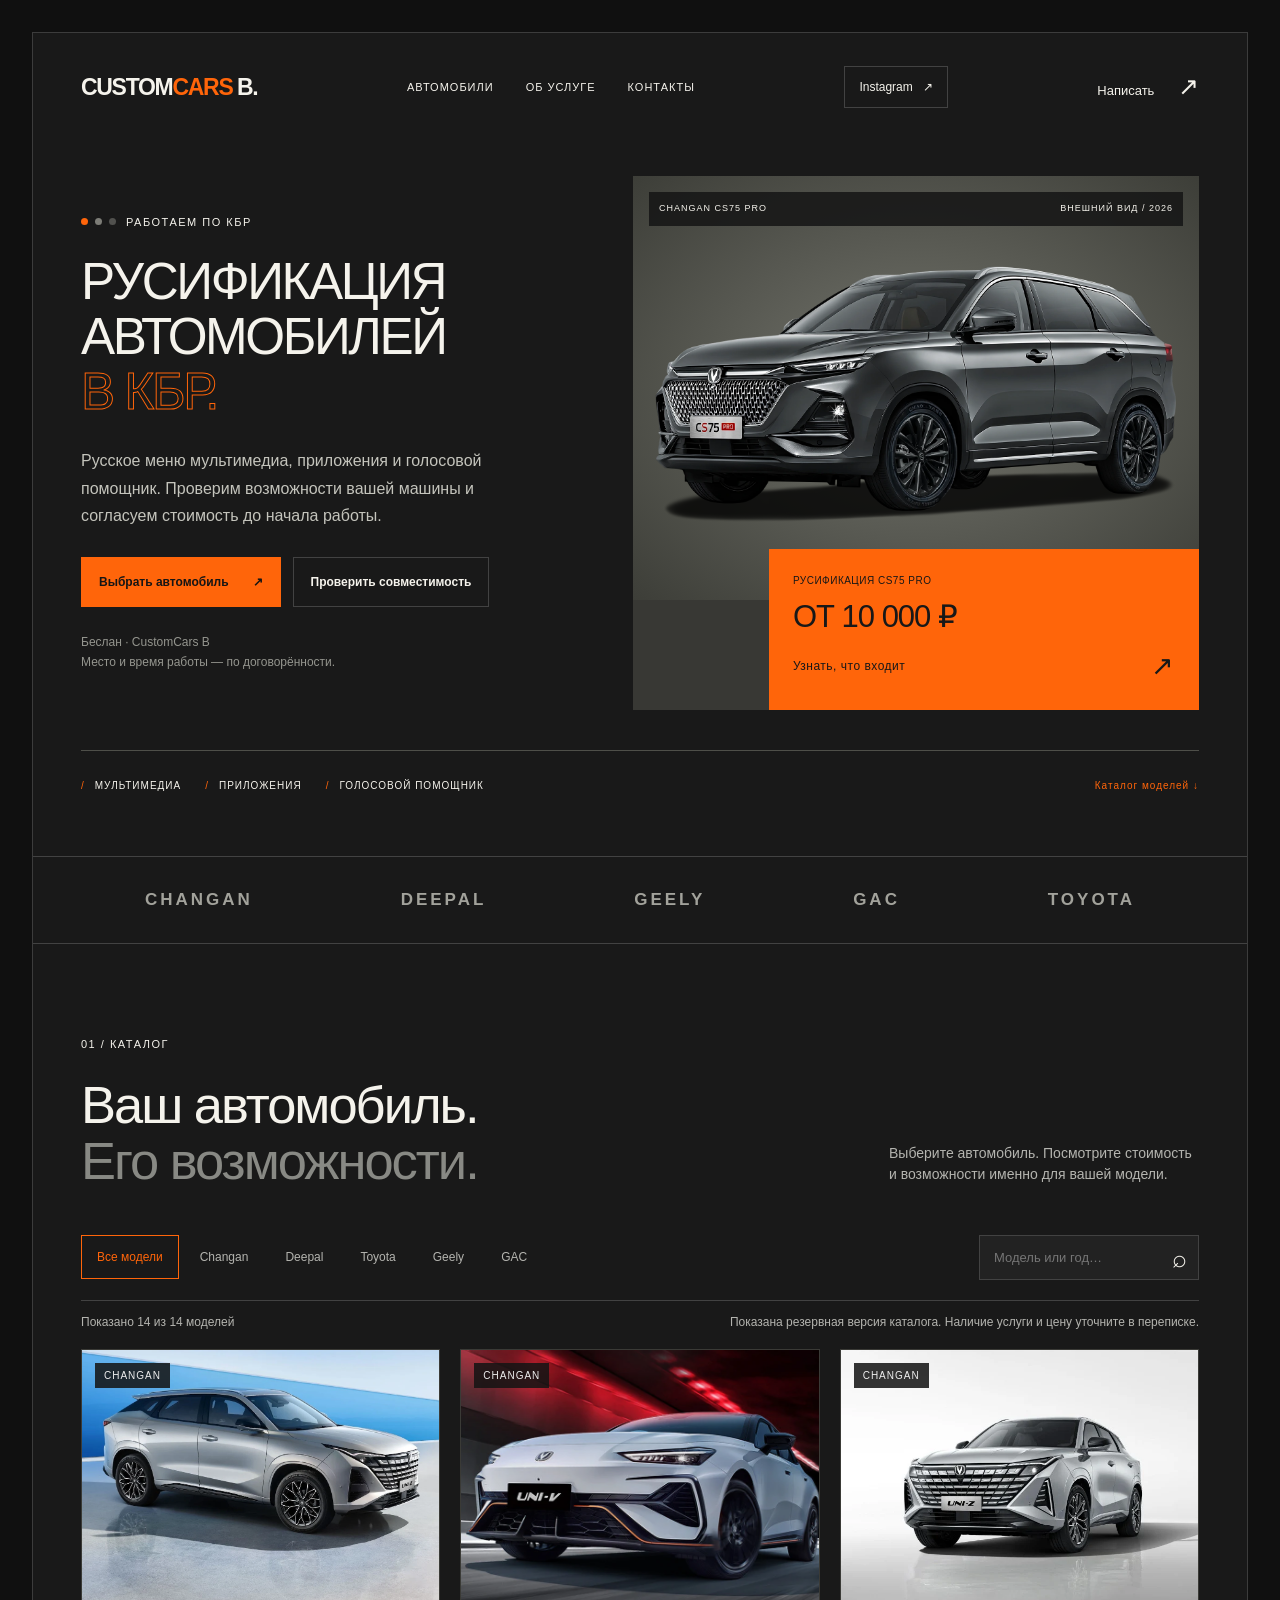
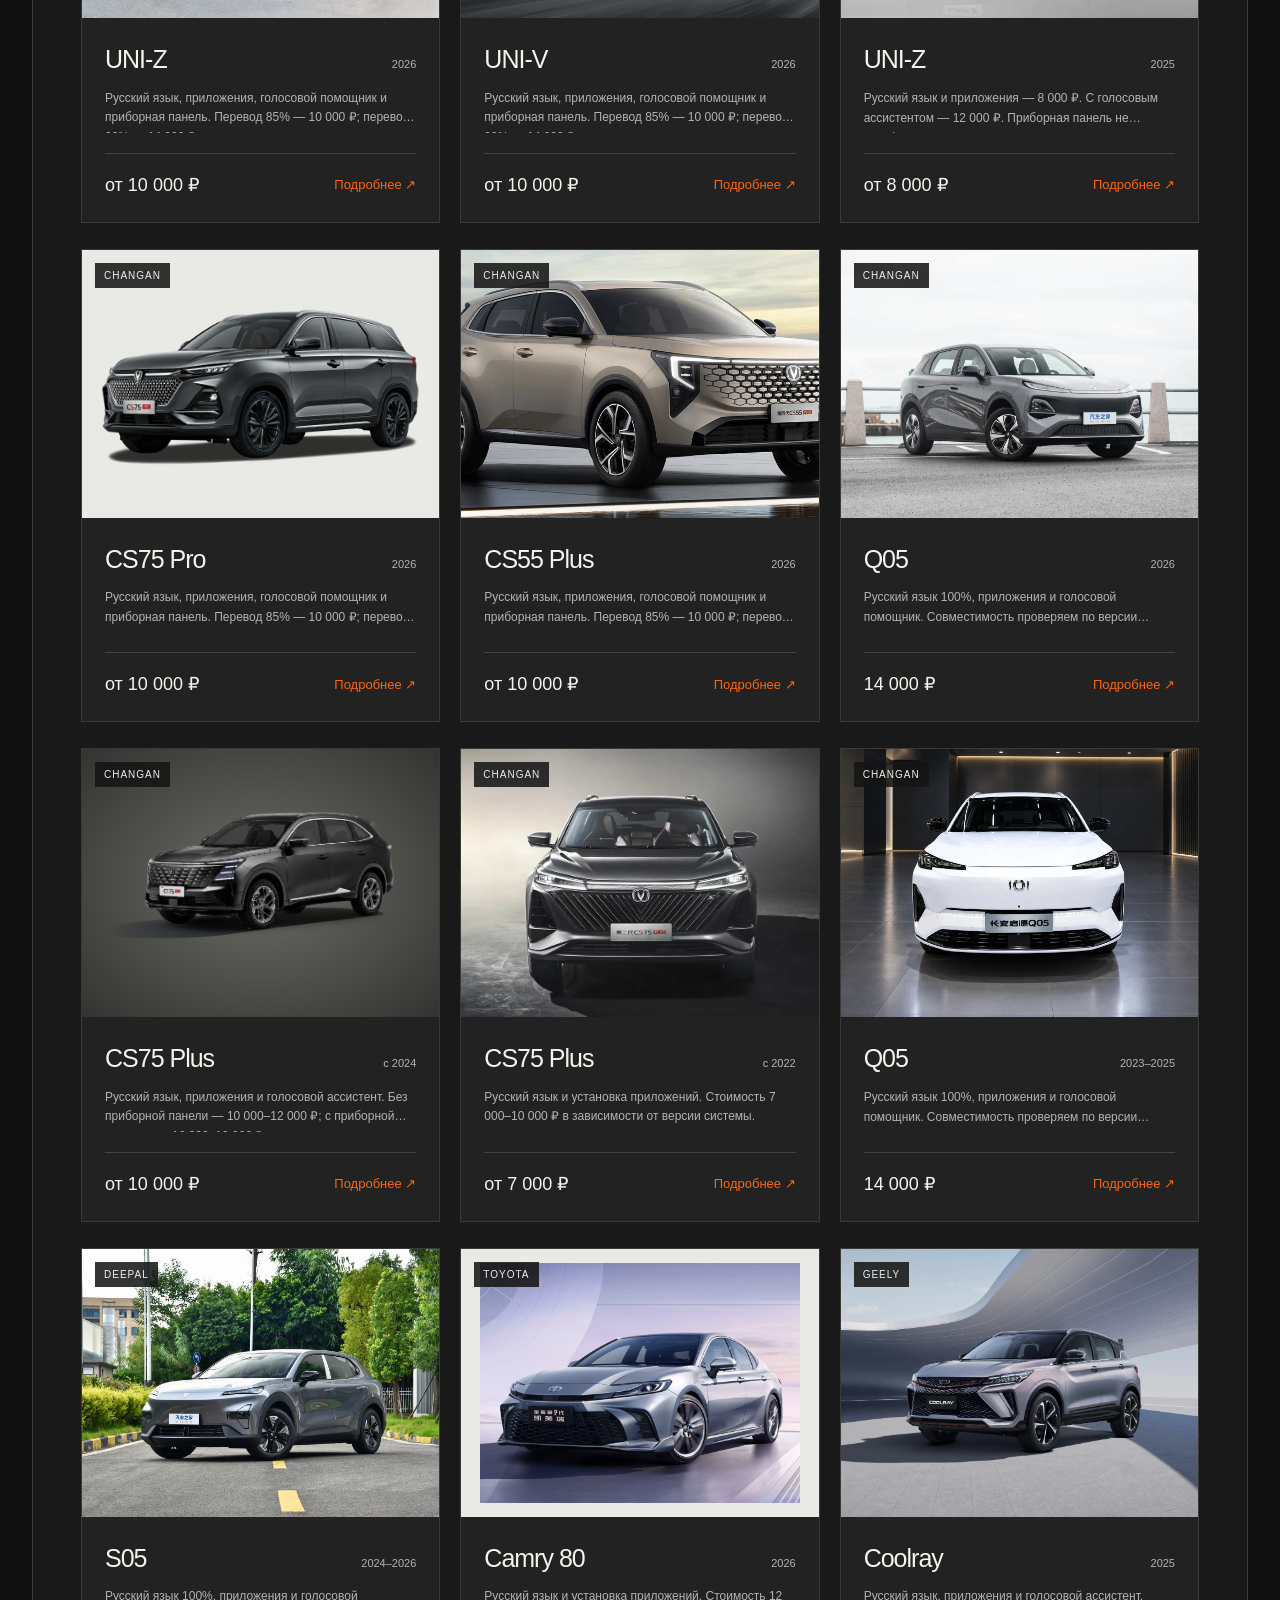
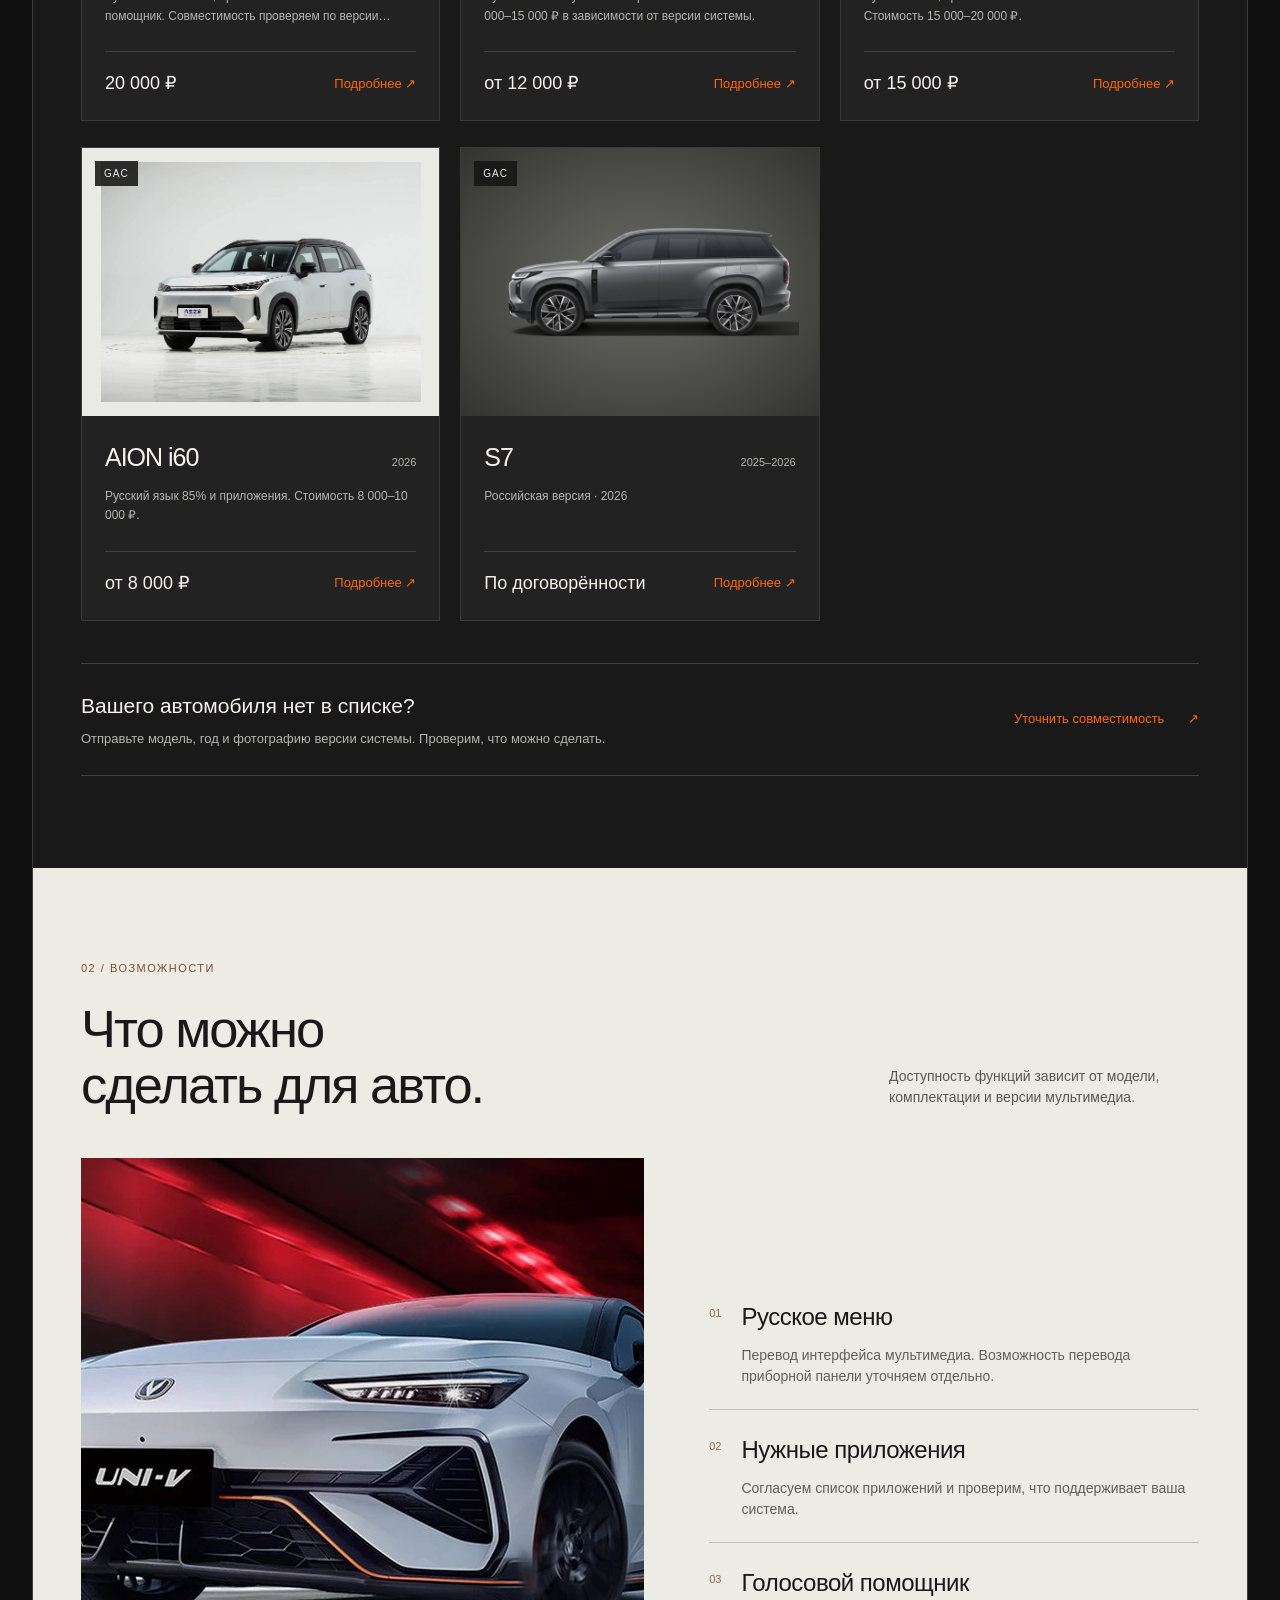
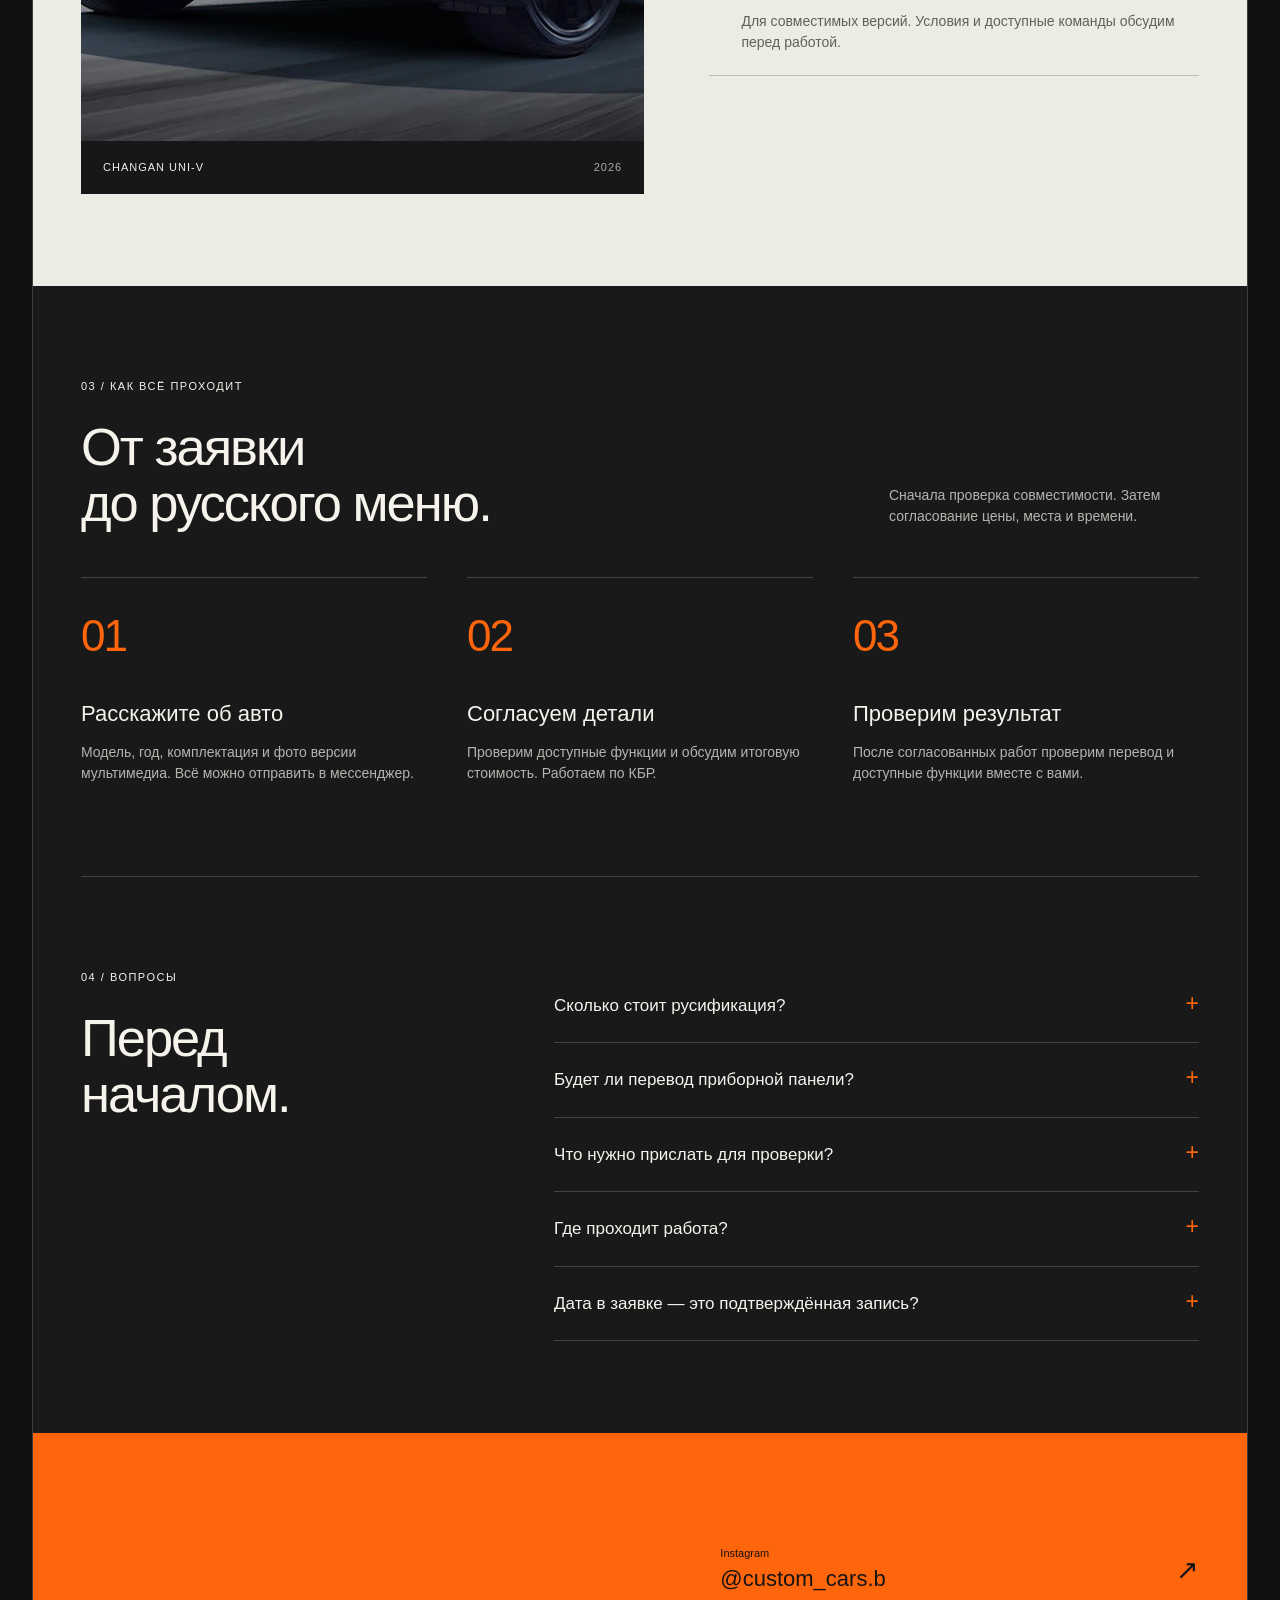
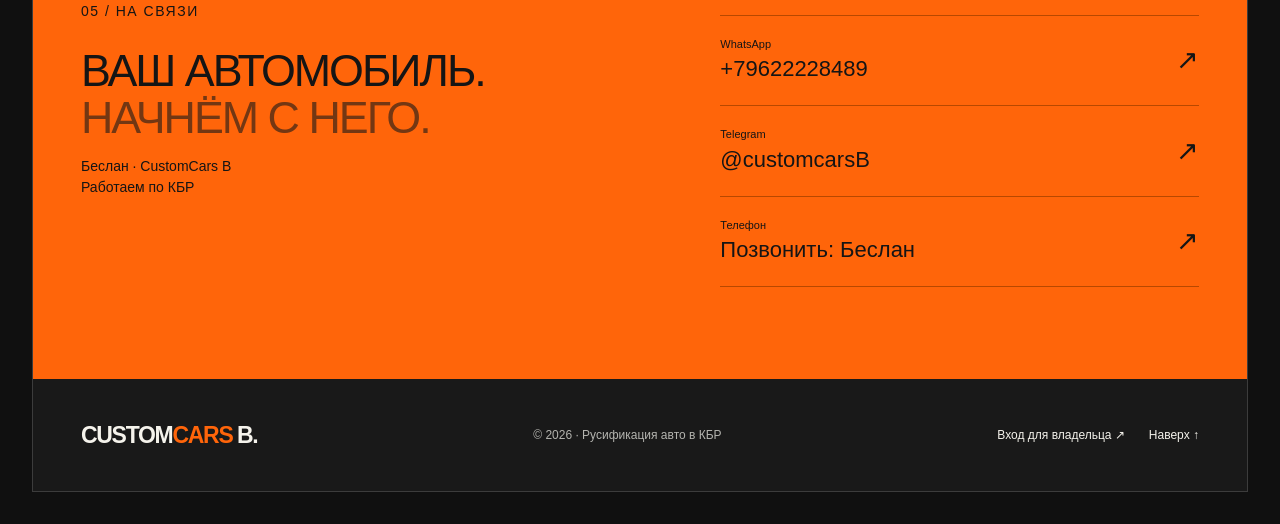
==== commit 424b299e: "Add files via upload" ====
--- a/index.html
+++ b/index.html
@@ -9,10 +9,8 @@
   <meta property="og:description" content="Русификация мультимедиа, приложения и голосовой помощник. Работаем по КБР.">
   <meta property="og:type" content="website">
   <title>Русификация авто в КБР — CustomCars B · Беслан</title>
-  <link rel="icon" href="./favicon.svg" type="image/svg+xml">
-  <link rel="stylesheet" href="./styles.css?v=10">
-  <script src="./catalog.js?v=9" defer></script>
-  <script src="./app.js?v=9" defer></script>
+  <link rel="icon" href="[data-uri]" type="image/svg+xml">
+<link rel="stylesheet" href="./styles.css">
 </head>
 <body>
   <a class="skip-link" href="#catalog">Перейти к каталогу</a>
@@ -42,7 +40,7 @@
           <p class="hero-note">Беслан · CustomCars B<br>Место и время работы — по договорённости.</p>
         </div>
         <div class="hero-media">
-          <img id="hero-image" src="./assets/cs75-pro-exterior.webp" width="1600" height="900" alt="Changan CS75 Pro: внешний вид спереди и сбоку" fetchpriority="high">
+          <img id="hero-image" src="[data-uri]" width="1600" height="900" alt="Changan CS75 Pro: внешний вид спереди и сбоку" fetchpriority="high">
           <div class="hero-photo-caption"><span>CHANGAN CS75 PRO</span><span>ВНЕШНИЙ ВИД / 2026</span></div>
           <button class="hero-offer" type="button" data-open="cs75-pro">
             <span>РУСИФИКАЦИЯ CS75 PRO</span>
@@ -73,7 +71,7 @@
         <div class="wrap">
           <div class="section-title"><div><p class="eyebrow">02 / ВОЗМОЖНОСТИ</p><h2 id="service-title">Что можно<br>сделать для авто.</h2></div><p>Доступность функций зависит от модели, комплектации и версии мультимедиа.</p></div>
           <div class="service-layout">
-            <div class="service-photo"><img src="./assets/uni-v-2026.webp" width="874" height="583" loading="lazy" alt="Changan UNI-V: внешний вид спереди и сбоку"><div>CHANGAN UNI-V <span>2026</span></div></div>
+            <div class="service-photo"><img src="[data-uri]